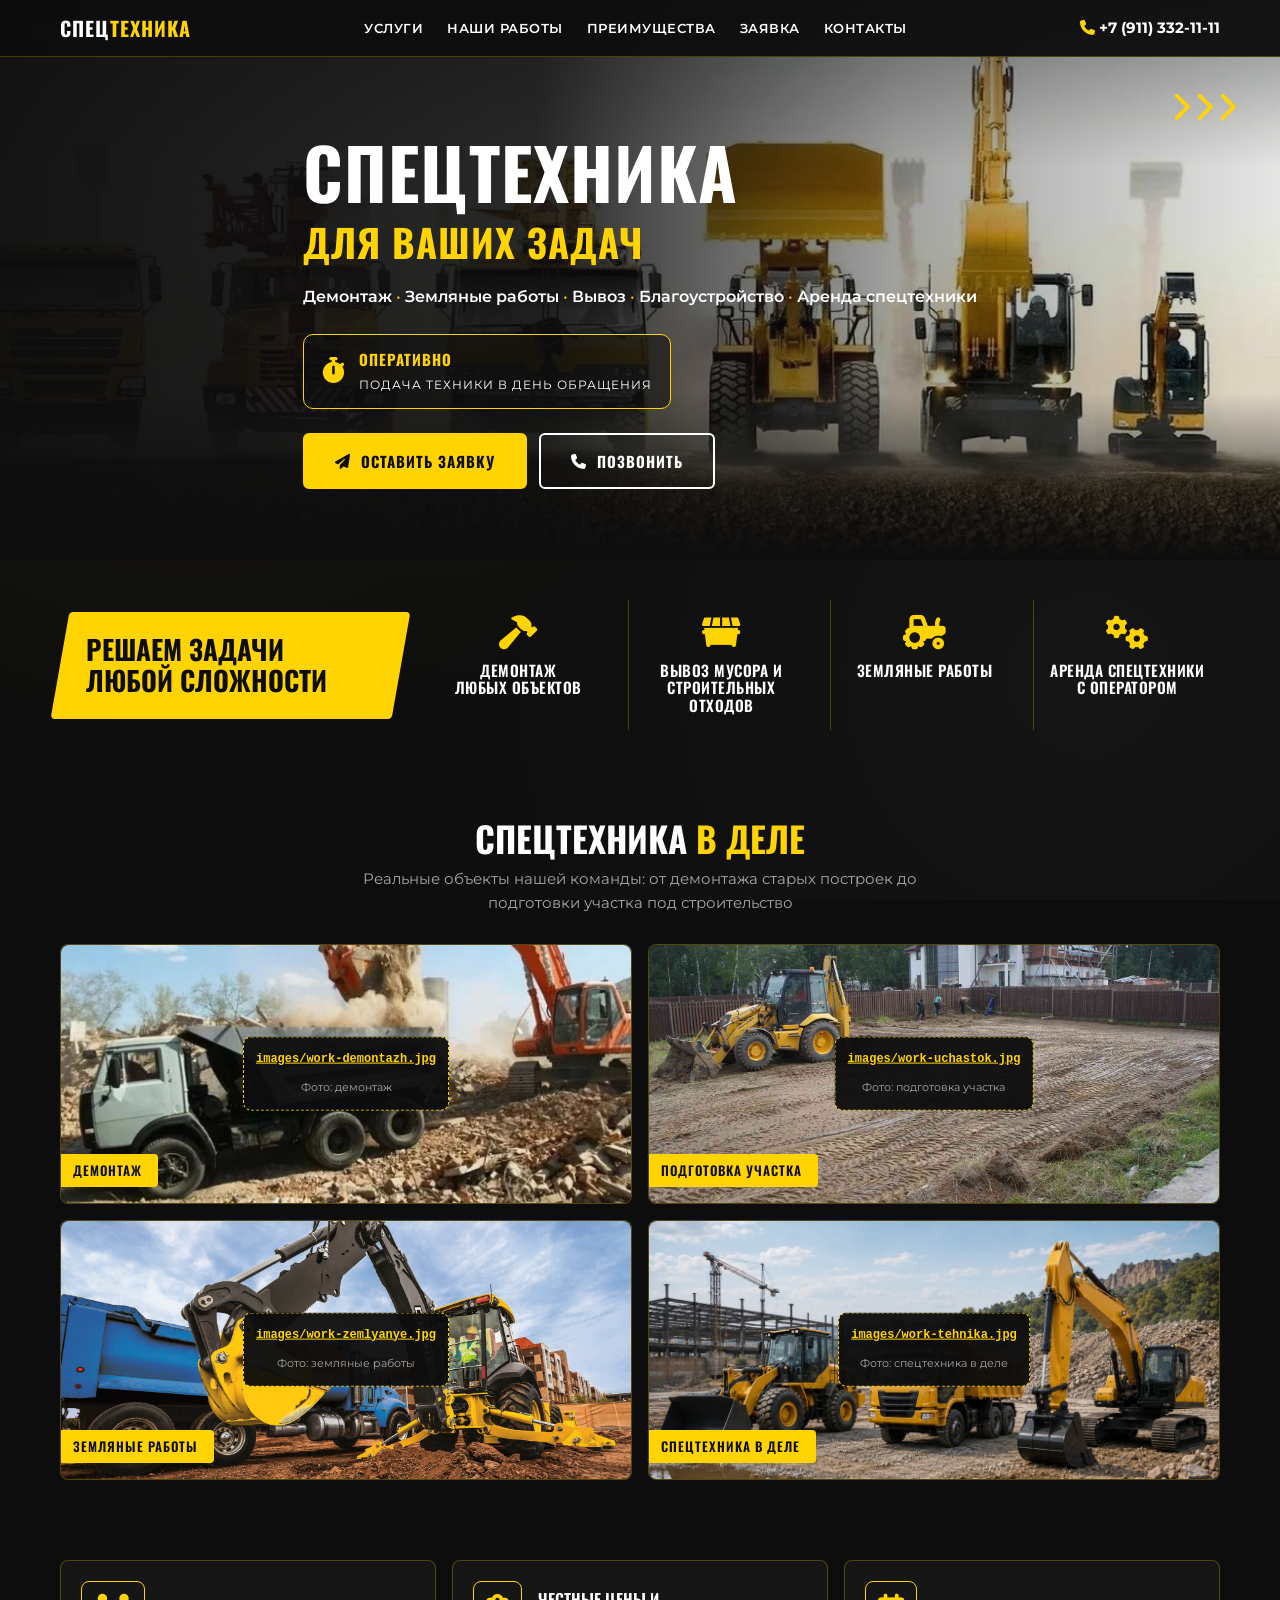
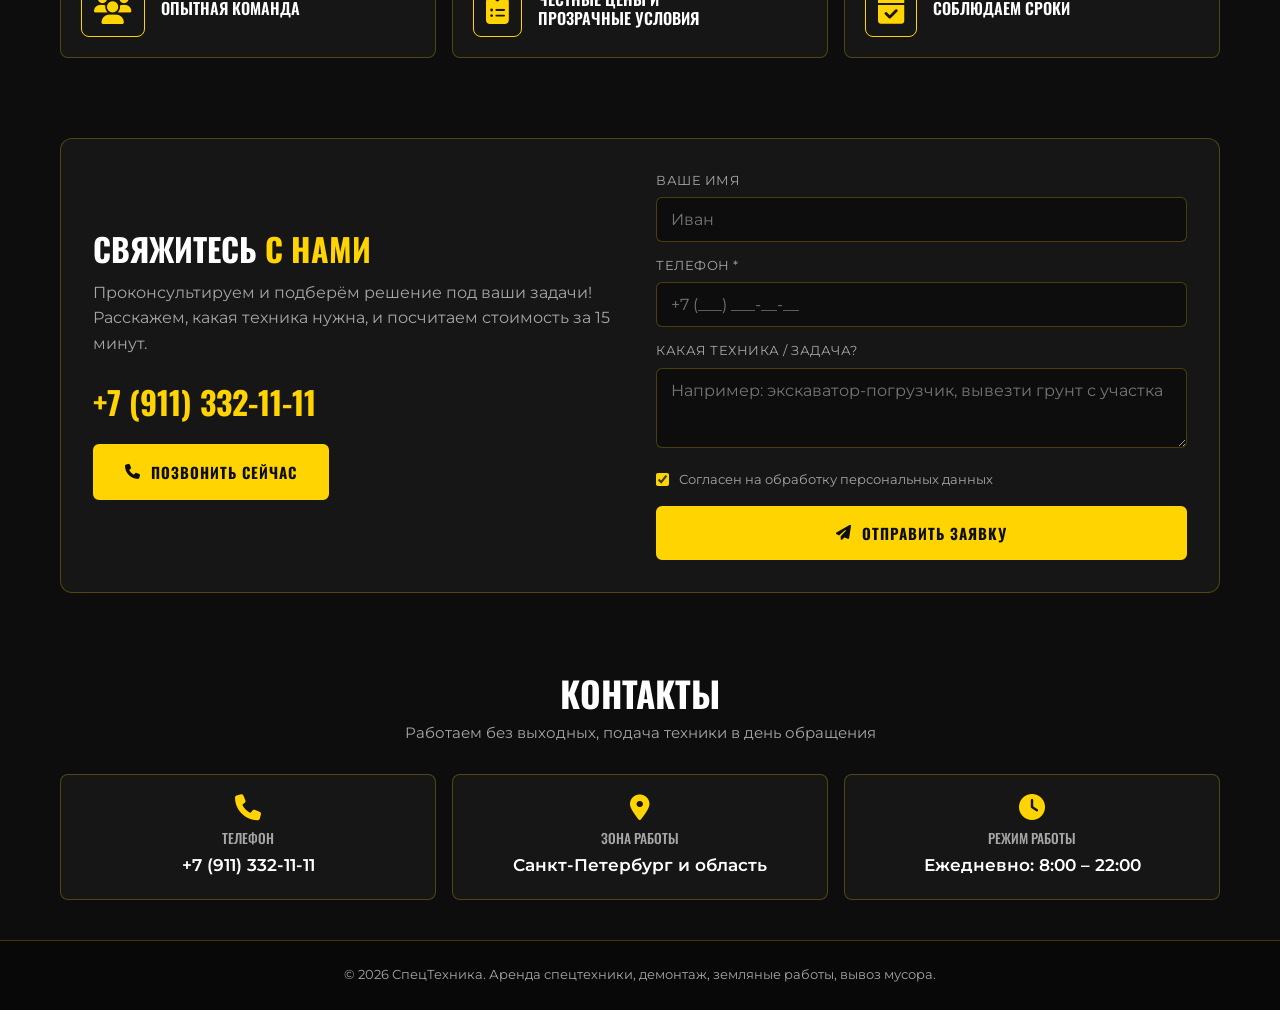
==== index.html @ 62976f8c "Update index.html" ====
<!DOCTYPE html>
<html lang="ru">
<head>
    <meta charset="UTF-8">
    <meta http-equiv="Content-Type" content="text/html; charset=UTF-8">
    <meta name="viewport" content="width=device-width, initial-scale=1.0, viewport-fit=cover">
    <meta name="google" content="notranslate">
    <meta http-equiv="Content-Language" content="ru">

    <title>Спецтехника и эвакуатор — демонтаж, земляные работы, вывоз мусора | Подача в день обращения</title>
    <meta name="description" content="Аренда спецтехники с оператором: эвакуатор с манипулятором, экскаватор-погрузчик. Демонтаж, земляные работы, вывоз мусора, благоустройство. Подача техники в день обращения.">
    <link rel="canonical" href="https://spectehnika-demo.ru/">

    <meta property="og:type" content="website">
    <meta property="og:title" content="Спецтехника для ваших задач — подача в день обращения">
    <meta property="og:description" content="Эвакуатор с манипулятором и экскаватор-погрузчик. Демонтаж, земляные работы, вывоз мусора.">
    <meta property="og:image" content="https://spectehnika-demo.ru/images/hero-evacuator.jpg">
    <meta name="twitter:card" content="summary_large_image">

    <link rel="icon" type="image/png" sizes="32x32" href="favicon-32x32.png">
    <link rel="apple-touch-icon" href="apple-touch-icon.png">
    <meta name="theme-color" content="#0D0D0D">

    <link href="https://fonts.googleapis.com/css2?family=Oswald:wght@500;600;700&family=Montserrat:wght@400;500;600;700&display=swap" rel="stylesheet">
    <link rel="stylesheet" href="https://cdnjs.cloudflare.com/ajax/libs/font-awesome/6.4.0/css/all.min.css">

    <style>
        :root {
            --bg-dark: #0D0D0D;
            --bg-card: #161616;
            --accent: #FFD400;
            --accent-dark: #E0BB00;
            --text-main: #FFFFFF;
            --text-muted: #A6A6A6;
            --border: rgba(255, 212, 0, 0.25);
        }
        * { margin: 0; padding: 0; box-sizing: border-box; }
        html { scroll-behavior: smooth; -webkit-text-size-adjust: 100%; }
        body { font-family: 'Montserrat', sans-serif; background: var(--bg-dark); color: var(--text-main); line-height: 1.6; overflow-x: hidden; }
        h1, h2, h3, h4 { font-family: 'Oswald', sans-serif; text-transform: uppercase; line-height: 1.15; text-wrap: balance; }
        a { color: inherit; text-decoration: none; transition: color 0.3s; }
        img { max-width: 100%; height: auto; display: block; }
        section { scroll-margin-top: 80px; padding: 40px 0; }
        .container { max-width: 1200px; margin: 0 auto; padding: 0 20px; }

        /* Фон: текстура + виньетка */
        .bg-fixed { position: fixed; inset: 0; z-index: -2; background: var(--bg-dark); }
        .bg-fixed::before {
            content: ''; position: absolute; inset: 0;
            background: url('images/bg-texture.jpg') center/cover;
            opacity: 0.12; filter: blur(3px);
        }
        .bg-fixed::after {
            content: ''; position: absolute; inset: 0;
            background: radial-gradient(circle at 15% 20%, rgba(255, 212, 0, 0.07) 0%, transparent 45%),
                        radial-gradient(circle at 85% 75%, rgba(22, 22, 22, 0.9) 0%, transparent 55%);
        }

        /* Заглушки фото */
        .img-wrapper { position: relative; background: var(--bg-card); overflow: visible; border-radius: 8px; border: 1px solid var(--border); }
        .placeholder-label {
            position: absolute; top: 50%; left: 50%; transform: translate(-50%, -50%);
            z-index: 3; text-align: center; padding: 12px;
            background: rgba(13, 13, 13, 0.95); border: 1px dashed var(--accent);
            border-radius: 8px; max-width: 90%;
        }
        .placeholder-label strong {
            display: block; font-family: monospace; font-size: 12px; color: var(--accent);
            margin-bottom: 4px; cursor: pointer; text-decoration: underline; word-break: break-all;
        }
        .placeholder-label span { font-size: 11px; color: var(--text-muted); }
        .img-wrapper img { position: absolute; inset: 0; width: 100%; height: 100%; object-fit: cover; z-index: 2; border-radius: 8px; cursor: zoom-in; }
        .img-wrapper img:not([src]) { display: none; }

        /* Навигация */
        nav { position: fixed; top: 0; width: 100%; z-index: 1000; background: rgba(13, 13, 13, 0.95); backdrop-filter: blur(10px); border-bottom: 1px solid var(--border); padding: 12px 0; }
        .nav-inner { max-width: 1200px; margin: 0 auto; padding: 0 20px; display: flex; justify-content: space-between; align-items: center; gap: 16px; }
        .logo { font-family: 'Oswald', sans-serif; font-size: 20px; font-weight: 700; text-transform: uppercase; letter-spacing: 1px; }
        .logo span { color: var(--accent); }
        .nav-links { display: flex; gap: 24px; list-style: none; }
        .nav-links a { font-size: 13px; font-weight: 600; text-transform: uppercase; letter-spacing: 0.5px; }
        .nav-links a:hover { color: var(--accent); }
        .nav-phone { font-weight: 700; font-size: 15px; white-space: nowrap; }
        .nav-phone:hover { color: var(--accent); }
        .burger { display: none; background: none; border: none; color: var(--accent); font-size: 24px; cursor: pointer; }

        /* Hero: фото техники фоном, текст по левому краю контейнера */
        .hero {
            position: relative; padding: 120px 0 60px; overflow: hidden;
            min-height: 560px; display: flex; align-items: center;
        }
        .hero::before {
            content: ''; position: absolute; inset: 0;
            background: url('images/hero-evacuator.jpg') right center / cover no-repeat;
            opacity: 0.95; z-index: -1;
        }
        .hero::after {
            content: ''; position: absolute; inset: 0;
            background:
                linear-gradient(90deg, rgba(13,13,13,0.97) 0%, rgba(13,13,13,0.88) 42%, rgba(13,13,13,0.35) 70%, rgba(13,13,13,0.05) 100%),
                linear-gradient(180deg, rgba(13,13,13,0.4) 0%, transparent 30%, transparent 70%, var(--bg-dark) 100%);
            z-index: -1;
        }
        .hero-content { max-width: 720px; position: relative; z-index: 2; text-align: left; }
        .hero h1 { font-size: clamp(2.4rem, 6.5vw, 4.4rem); font-weight: 700; letter-spacing: 1px; }
        .hero h1 span { display: block; color: var(--accent); font-size: clamp(1.5rem, 3.8vw, 2.4rem); margin-top: 8px; }
        .hero-services { margin: 20px 0 24px; color: var(--text-muted); font-size: 1rem; }
        .hero-services b { color: var(--text-main); font-weight: 600; }
        .hero-services .sep { color: var(--accent); margin: 0 4px; }
        .hero-badge {
            display: inline-flex; align-items: center; gap: 14px;
            border: 1px solid var(--accent); border-radius: 10px; padding: 12px 18px;
            margin-bottom: 24px; background: rgba(13, 13, 13, 0.55);
        }
        .hero-badge i { font-size: 26px; color: var(--accent); }
        .hero-badge strong { display: block; font-family: 'Oswald', sans-serif; text-transform: uppercase; color: var(--accent); font-size: 15px; letter-spacing: 1px; }
        .hero-badge span { font-size: 12px; text-transform: uppercase; letter-spacing: 1px; color: var(--text-main); }
        .hero-arrows {
            position: absolute; top: 92px; right: 44px; z-index: 2;
            display: flex; gap: 4px; color: var(--accent); font-size: 30px;
        }
        .btn {
            display: inline-flex; align-items: center; justify-content: center; gap: 10px;
            padding: 14px 30px; background: var(--accent); color: #0D0D0D;
            font-family: 'Oswald', sans-serif; font-weight: 700; font-size: 15px;
            text-transform: uppercase; letter-spacing: 1px; border: 2px solid var(--accent);
            border-radius: 6px; cursor: pointer; transition: all 0.3s;
        }
        .btn:hover { background: transparent; color: var(--accent); }
        .btn-outline { background: transparent; color: var(--text-main); border-color: var(--text-main); }
        .btn-outline:hover { background: var(--text-main); color: #0D0D0D; }
        .hero-actions { display: flex; gap: 12px; flex-wrap: wrap; }

        /* Услуги */
        .services-head { display: grid; grid-template-columns: 0.9fr 2.1fr; gap: 24px; align-items: center; margin-bottom: 8px; }
        .skew-box {
            background: var(--accent); color: #0D0D0D; transform: skew(-10deg);
            padding: 22px 26px; border-radius: 4px;
        }
        .skew-box > div { transform: skew(10deg); }
        .skew-box h2 { font-size: clamp(1.2rem, 2.6vw, 1.7rem); font-weight: 700; }
        .services-grid { display: grid; grid-template-columns: repeat(4, 1fr); gap: 16px; }
        .service-item { text-align: center; padding: 16px 8px; border-left: 1px solid var(--border); }
        .service-item:first-child { border-left: none; }
        .service-item i { font-size: 34px; color: var(--accent); margin-bottom: 12px; }
        .service-item h3 { font-size: 0.95rem; font-weight: 600; letter-spacing: 0.5px; }

        /* Галерея */
        .section-title { font-size: clamp(1.5rem, 3.5vw, 2.2rem); text-align: center; margin-bottom: 8px; }
        .section-title span { color: var(--accent); }
        .section-sub { text-align: center; color: var(--text-muted); max-width: 640px; margin: 0 auto 28px; font-size: 0.95rem; }
        .gallery-grid { display: grid; grid-template-columns: 1fr 1fr; gap: 16px; }
        .gallery-item { height: 260px; }
        .gallery-tag {
            position: absolute; left: 0; bottom: 16px; z-index: 4;
            background: var(--accent); color: #0D0D0D;
            font-family: 'Oswald', sans-serif; font-weight: 600; font-size: 13px;
            text-transform: uppercase; letter-spacing: 1px;
            padding: 6px 16px 6px 12px; border-radius: 0 4px 4px 0;
        }

        /* Преимущества */
        .why-grid { display: grid; grid-template-columns: repeat(3, 1fr); gap: 16px; }
        .why-item {
            display: flex; align-items: center; gap: 16px;
            background: var(--bg-card); border: 1px solid var(--border);
            border-radius: 8px; padding: 20px;
        }
        .why-item i {
            font-size: 30px; color: var(--accent);
            border: 1px solid var(--accent); border-radius: 8px; padding: 12px; flex-shrink: 0;
        }
        .why-item h3 { font-size: 1rem; font-weight: 600; }

        /* Заявка */
        .order-box {
            background: var(--bg-card); border: 1px solid var(--border); border-radius: 12px;
            padding: 32px; display: grid; grid-template-columns: 1fr 1fr; gap: 32px; align-items: center;
        }
        .order-text h2 { font-size: clamp(1.4rem, 3vw, 2rem); margin-bottom: 12px; }
        .order-text h2 span { color: var(--accent); }
        .order-text p { color: var(--text-muted); margin-bottom: 20px; }
        .order-phone { font-family: 'Oswald', sans-serif; font-size: clamp(1.4rem, 3vw, 2rem); font-weight: 700; color: var(--accent); display: inline-block; margin-bottom: 16px; }
        .form-group { margin-bottom: 14px; }
        .form-group label { display: block; font-size: 0.8rem; color: var(--text-muted); margin-bottom: 6px; text-transform: uppercase; letter-spacing: 0.5px; }
        .form-group input, .form-group textarea {
            width: 100%; padding: 12px 14px; background: var(--bg-dark);
            border: 1px solid var(--border); border-radius: 6px;
            color: var(--text-main); font-family: inherit; font-size: 16px;
        }
        .form-group input:focus, .form-group textarea:focus { outline: none; border-color: var(--accent); }
        .form-group textarea { resize: vertical; min-height: 80px; }
        .checkbox-group { display: flex; align-items: flex-start; gap: 10px; font-size: 0.8rem; color: var(--text-muted); margin: 12px 0 16px; }
        .checkbox-group input { margin-top: 3px; accent-color: var(--accent); }
        .form-status { margin-top: 12px; font-size: 0.9rem; text-align: center; display: none; padding: 10px; border-radius: 6px; }
        .form-status.success { color: #7ED957; background: rgba(126, 217, 87, 0.1); display: block; }
        .form-status.error { color: #FF6B6B; background: rgba(255, 107, 107, 0.1); display: block; }

        /* Контакты */
        .contacts-grid { display: grid; grid-template-columns: repeat(3, 1fr); gap: 16px; }
        .contact-card { background: var(--bg-card); border: 1px solid var(--border); border-radius: 8px; padding: 20px; text-align: center; }
        .contact-card i { font-size: 26px; color: var(--accent); margin-bottom: 10px; }
        .contact-card h4 { font-size: 0.85rem; color: var(--text-muted); margin-bottom: 6px; font-weight: 500; }
        .contact-card a, .contact-card p { font-size: 1.05rem; font-weight: 600; }

        /* Footer */
        footer { background: #080808; border-top: 1px solid var(--border); padding: 24px 0; text-align: center; }
        footer p { font-size: 0.8rem; color: var(--text-muted); }

        /* Плавающая CTA */
        .float-cta {
            display: none; position: fixed; left: 0; right: 0; bottom: 0; z-index: 999;
            background: rgba(13, 13, 13, 0.97); border-top: 1px solid var(--accent);
            padding: 10px 16px; gap: 10px;
        }
        .float-cta .btn { flex: 1; padding: 12px 10px; font-size: 13px; }

        /* Лайтбокс */
        .lightbox {
            display: none; position: fixed; inset: 0; z-index: 2000;
            background: rgba(0, 0, 0, 0.92); align-items: center; justify-content: center; padding: 20px;
        }
        .lightbox.active { display: flex; }
        .lightbox img { max-width: 92vw; max-height: 88vh; border-radius: 8px; }
        .lightbox-close {
            position: absolute; top: 16px; right: 20px; background: none; border: none;
            color: #fff; font-size: 32px; cursor: pointer;
        }

        /* Адаптив */
        @media (max-width: 960px) {
            .services-head { grid-template-columns: 1fr; }
            .services-grid { grid-template-columns: repeat(2, 1fr); }
            .service-item { border-left: none; border-top: 1px solid var(--border); padding-top: 14px; }
            .order-box { grid-template-columns: 1fr; }
            .hero-arrows { top: 84px; right: 24px; font-size: 24px; }
        }
        @media (max-width: 640px) {
            .nav-links {
                display: none; position: absolute; top: 100%; left: 0; right: 0;
                background: var(--bg-card); flex-direction: column; padding: 16px 20px; gap: 12px;
                border-bottom: 1px solid var(--border);
            }
            .nav-links.active { display: flex; }
            .nav-phone { display: none; }
            .burger { display: block; }
            .why-grid, .contacts-grid { grid-template-columns: 1fr; }
            .gallery-grid { grid-template-columns: 1fr; }
            .gallery-item { height: 220px; }
            .float-cta { display: flex; }
            body { padding-bottom: 64px; }
            section { padding: 32px 0; }
            .hero { min-height: auto; padding: 100px 0 44px; }
            .hero::before { background-position: center 35%; opacity: 0.45; }
            .hero::after {
                background: linear-gradient(180deg, rgba(13,13,13,0.88) 0%, rgba(13,13,13,0.82) 60%, var(--bg-dark) 100%);
            }
            .hero-arrows { display: none; }
        }
        @media (max-width: 480px) {
            .services-grid { grid-template-columns: 1fr; }
            .hero { padding: 96px 0 36px; }
            .order-box { padding: 22px; }
        }
        @media (max-width: 360px) {
            .hero h1 { font-size: 1.9rem; }
            .btn { padding: 12px 20px; font-size: 13px; }
        }
        @media (hover: none) {
            .btn:active { transform: scale(0.98); }
            .gallery-item img { cursor: default; }
        }
    </style>
</head>
<body>
    <div class="bg-fixed"></div>

    <nav>
        <div class="nav-inner">
            <a href="#home" class="logo">Спец<span>Техника</span></a>
            <button class="burger" aria-label="Открыть меню" onclick="document.querySelector('.nav-links').classList.toggle('active')">
                <i class="fas fa-bars"></i>
            </button>
            <ul class="nav-links">
                <li><a href="#services">Услуги</a></li>
                <li><a href="#works">Наши работы</a></li>
                <li><a href="#why">Преимущества</a></li>
                <li><a href="#order">Заявка</a></li>
                <li><a href="#contacts">Контакты</a></li>
            </ul>
            <a href="tel:+79113321111" class="nav-phone"><i class="fas fa-phone" style="color: var(--accent);"></i> +7 (911) 332-11-11</a>
        </div>
    </nav>

    <header class="hero" id="home">
        <div class="hero-arrows" aria-hidden="true">
            <i class="fas fa-chevron-right"></i><i class="fas fa-chevron-right"></i><i class="fas fa-chevron-right"></i>
        </div>
        <div class="container">
            <div class="hero-content">
                <h1>Спецтехника <span>для ваших задач</span></h1>
                <p class="hero-services">
                    <b>Демонтаж</b><span class="sep">•</span><b>Земляные работы</b><span class="sep">•</span><b>Вывоз</b><span class="sep">•</span><b>Благоустройство</b><span class="sep">•</span><b>Аренда спецтехники</b>
                </p>
                <div class="hero-badge">
                    <i class="fas fa-stopwatch"></i>
                    <div>
                        <strong>Оперативно</strong>
                        <span>Подача техники в день обращения</span>
                    </div>
                </div>
                <div class="hero-actions">
                    <a href="#order" class="btn"><i class="fas fa-paper-plane"></i> Оставить заявку</a>
                    <a href="tel:+79113321111" class="btn btn-outline"><i class="fas fa-phone"></i> Позвонить</a>
                </div>
            </div>
        </div>
    </header>

    <section id="services">
        <div class="container">
            <div class="services-head">
                <div class="skew-box">
                    <div><h2>Решаем задачи любой сложности</h2></div>
                </div>
                <div class="services-grid">
                    <div class="service-item">
                        <i class="fas fa-hammer"></i>
                        <h3>Демонтаж любых объектов</h3>
                    </div>
                    <div class="service-item">
                        <i class="fas fa-dumpster"></i>
                        <h3>Вывоз мусора и строительных отходов</h3>
                    </div>
                    <div class="service-item">
                        <i class="fas fa-tractor"></i>
                        <h3>Земляные работы</h3>
                    </div>
                    <div class="service-item">
                        <i class="fas fa-gears"></i>
                        <h3>Аренда спецтехники с оператором</h3>
                    </div>
                </div>
            </div>
        </div>
    </section>

    <section id="works">
        <div class="container">
            <h2 class="section-title">Спецтехника <span>в деле</span></h2>
            <p class="section-sub">Реальные объекты нашей команды: от демонтажа старых построек до подготовки участка под строительство</p>
            <div class="gallery-grid">
                <div class="img-wrapper gallery-item">
                    <div class="placeholder-label">
                        <strong data-copy="images/work-demontazh.jpg">images/work-demontazh.jpg</strong>
                        <span>Фото: демонтаж</span>
                    </div>
                    <img src="images/work-demontazh.jpg" onerror="this.style.display='none'" alt="Демонтаж объекта экскаватором">
                    <div class="gallery-tag">Демонтаж</div>
                </div>
                <div class="img-wrapper gallery-item">
                    <div class="placeholder-label">
                        <strong data-copy="images/work-uchastok.jpg">images/work-uchastok.jpg</strong>
                        <span>Фото: подготовка участка</span>
                    </div>
                    <img src="images/work-uchastok.jpg" onerror="this.style.display='none'" alt="Подготовка участка, вывоз мусора в мешках">
                    <div class="gallery-tag">Подготовка участка</div>
                </div>
                <div class="img-wrapper gallery-item">
                    <div class="placeholder-label">
                        <strong data-copy="images/work-zemlyanye.jpg">images/work-zemlyanye.jpg</strong>
                        <span>Фото: земляные работы</span>
                    </div>
                    <img src="images/work-zemlyanye.jpg" onerror="this.style.display='none'" alt="Земляные работы экскаватором-погрузчиком">
                    <div class="gallery-tag">Земляные работы</div>
                </div>
                <div class="img-wrapper gallery-item">
                    <div class="placeholder-label">
                        <strong data-copy="images/work-tehnika.jpg">images/work-tehnika.jpg</strong>
                        <span>Фото: спецтехника в деле</span>
                    </div>
                    <img src="images/work-tehnika.jpg" onerror="this.style.display='none'" alt="Экскаватор-погрузчик за работой зимой">
                    <div class="gallery-tag">Спецтехника в деле</div>
                </div>
            </div>
        </div>
    </section>

    <section id="why">
        <div class="container">
            <div class="why-grid">
                <div class="why-item">
                    <i class="fas fa-users"></i>
                    <h3>Опытная команда</h3>
                </div>
                <div class="why-item">
                    <i class="fas fa-clipboard-list"></i>
                    <h3>Честные цены и прозрачные условия</h3>
                </div>
                <div class="why-item">
                    <i class="fas fa-calendar-check"></i>
                    <h3>Соблюдаем сроки</h3>
                </div>
            </div>
        </div>
    </section>

    <section id="order">
        <div class="container">
            <div class="order-box">
                <div class="order-text">
                    <h2>Свяжитесь <span>с нами</span></h2>
                    <p>Проконсультируем и подберём решение под ваши задачи! Расскажем, какая техника нужна, и посчитаем стоимость за 15 минут.</p>
                    <a href="tel:+79113321111" class="order-phone">+7 (911) 332-11-11</a>
                    <div>
                        <a href="tel:+79113321111" class="btn"><i class="fas fa-phone"></i> Позвонить сейчас</a>
                    </div>
                </div>
                <form id="lead-form" action="https://formspree.io/f/YOUR_FORM_ID" method="POST">
                    <div class="form-group">
                        <label for="name">Ваше имя</label>
                        <input type="text" id="name" name="name" required placeholder="Иван" autocomplete="name">
                    </div>
                    <div class="form-group">
                        <label for="phone">Телефон *</label>
                        <input type="tel" id="phone" name="phone" required placeholder="+7 (___) ___-__-__" inputmode="tel" autocomplete="tel">
                    </div>
                    <div class="form-group">
                        <label for="task">Какая техника / задача?</label>
                        <textarea id="task" name="task" placeholder="Например: экскаватор-погрузчик, вывезти грунт с участка"></textarea>
                    </div>
                    <label class="checkbox-group">
                        <input type="checkbox" required checked>
                        <span>Согласен на обработку персональных данных</span>
                    </label>
                    <button type="submit" class="btn" style="width: 100%;"><i class="fas fa-paper-plane"></i> Отправить заявку</button>
                    <div class="form-status"></div>
                </form>
            </div>
        </div>
    </section>

    <section id="contacts">
        <div class="container">
            <h2 class="section-title">Контакты</h2>
            <p class="section-sub">Работаем без выходных, подача техники в день обращения</p>
            <div class="contacts-grid">
                <div class="contact-card">
                    <i class="fas fa-phone"></i>
                    <h4>Телефон</h4>
                    <a href="tel:+79113321111">+7 (911) 332-11-11</a>
                </div>
                <div class="contact-card">
                    <i class="fas fa-location-dot"></i>
                    <h4>Зона работы</h4>
                    <p>Санкт-Петербург и область</p>
                </div>
                <div class="contact-card">
                    <i class="fas fa-clock"></i>
                    <h4>Режим работы</h4>
                    <p>Ежедневно: 8:00 – 22:00</p>
                </div>
            </div>
        </div>
    </section>

    <footer>
        <div class="container">
            <p>© 2026 СпецТехника. Аренда спецтехники, демонтаж, земляные работы, вывоз мусора.</p>
        </div>
    </footer>

    <div class="float-cta">
        <a href="tel:+79113321111" class="btn"><i class="fas fa-phone"></i> Позвонить</a>
        <a href="#order" class="btn btn-outline"><i class="fas fa-paper-plane"></i> Заявка</a>
    </div>

    <div class="lightbox" id="lightbox" role="dialog" aria-label="Просмотр фото">
        <button class="lightbox-close" aria-label="Закрыть просмотр">&times;</button>
        <img src="" alt="Фото работ">
    </div>

    <script type="application/ld+json">
    {
      "@context": "https://schema.org",
      "@type": "LocalBusiness",
      "name": "СпецТехника",
      "description": "Аренда спецтехники с оператором: эвакуатор с манипулятором, экскаватор-погрузчик. Демонтаж, земляные работы, вывоз мусора.",
      "telephone": "+7-911-332-11-11",
      "areaServed": "Санкт-Петербург и Ленинградская область",
      "openingHours": "Mo-Su 08:00-22:00"
    }
    </script>

    <script>
        document.querySelectorAll('[data-copy]').forEach(el => {
            el.addEventListener('click', (e) => {
                e.stopPropagation();
                const fileName = e.target.getAttribute('data-copy').split('/').pop();
                navigator.clipboard.writeText(fileName).then(() => {
                    const original = e.target.textContent;
                    e.target.textContent = 'Скопировано: ' + fileName;
                    setTimeout(() => e.target.textContent = original, 1500);
                });
            });
        });

        document.querySelectorAll('.nav-links a').forEach(a => {
            a.addEventListener('click', () => document.querySelector('.nav-links').classList.remove('active'));
        });

        const phoneInput = document.getElementById('phone');
        phoneInput.addEventListener('input', (e) => {
            let digits = e.target.value.replace(/\D/g, '');
            if (digits.startsWith('8')) digits = '7' + digits.slice(1);
            if (!digits.startsWith('7')) digits = '7' + digits;
            digits = digits.slice(0, 11);
            let result = '+7';
            if (digits.length > 1) result += ' (' + digits.slice(1, 4);
            if (digits.length >= 4) result += ') ' + digits.slice(4, 7);
            if (digits.length >= 7) result += '-' + digits.slice(7, 9);
            if (digits.length >= 9) result += '-' + digits.slice(9, 11);
            e.target.value = result;
        });

        const lightbox = document.getElementById('lightbox');
        const lightboxImg = lightbox.querySelector('img');
        document.querySelectorAll('.gallery-item img').forEach(img => {
            img.addEventListener('click', () => {
                lightboxImg.src = img.src;
                lightbox.classList.add('active');
            });
        });
        const closeLightbox = () => { lightbox.classList.remove('active'); lightboxImg.src = ''; };
        lightbox.querySelector('.lightbox-close').addEventListener('click', closeLightbox);
        lightbox.addEventListener('click', (e) => { if (e.target === lightbox) closeLightbox(); });

        document.addEventListener('keydown', (e) => {
            if (e.key === 'Escape') {
                closeLightbox();
                document.querySelector('.nav-links').classList.remove('active');
            }
        });

        const form = document.getElementById('lead-form');
        form.addEventListener('submit', async (e) => {
            e.preventDefault();
            const statusEl = form.querySelector('.form-status');
            const submitBtn = form.querySelector('button[type="submit"]');
            submitBtn.disabled = true;
            submitBtn.innerHTML = '<i class="fas fa-spinner fa-spin"></i> Отправка...';
            statusEl.className = 'form-status';
            try {
                const response = await fetch(form.action, {
                    method: 'POST',
                    headers: { 'Accept': 'application/json' },
                    body: new FormData(form)
                });
                if (response.ok) {
                    statusEl.textContent = '✓ Заявка отправлена! Перезвоним в течение 15 минут.';
                    statusEl.className = 'form-status success';
                    form.reset();
                } else {
                    throw new Error('Ошибка отправки');
                }
            } catch (error) {
                statusEl.textContent = 'Не удалось отправить. Позвоните нам: +7 (911) 332-11-11';
                statusEl.className = 'form-status error';
            } finally {
                submitBtn.disabled = false;
                submitBtn.innerHTML = '<i class="fas fa-paper-plane"></i> Отправить заявку';
            }
        });
    </script>
</body>
</html>
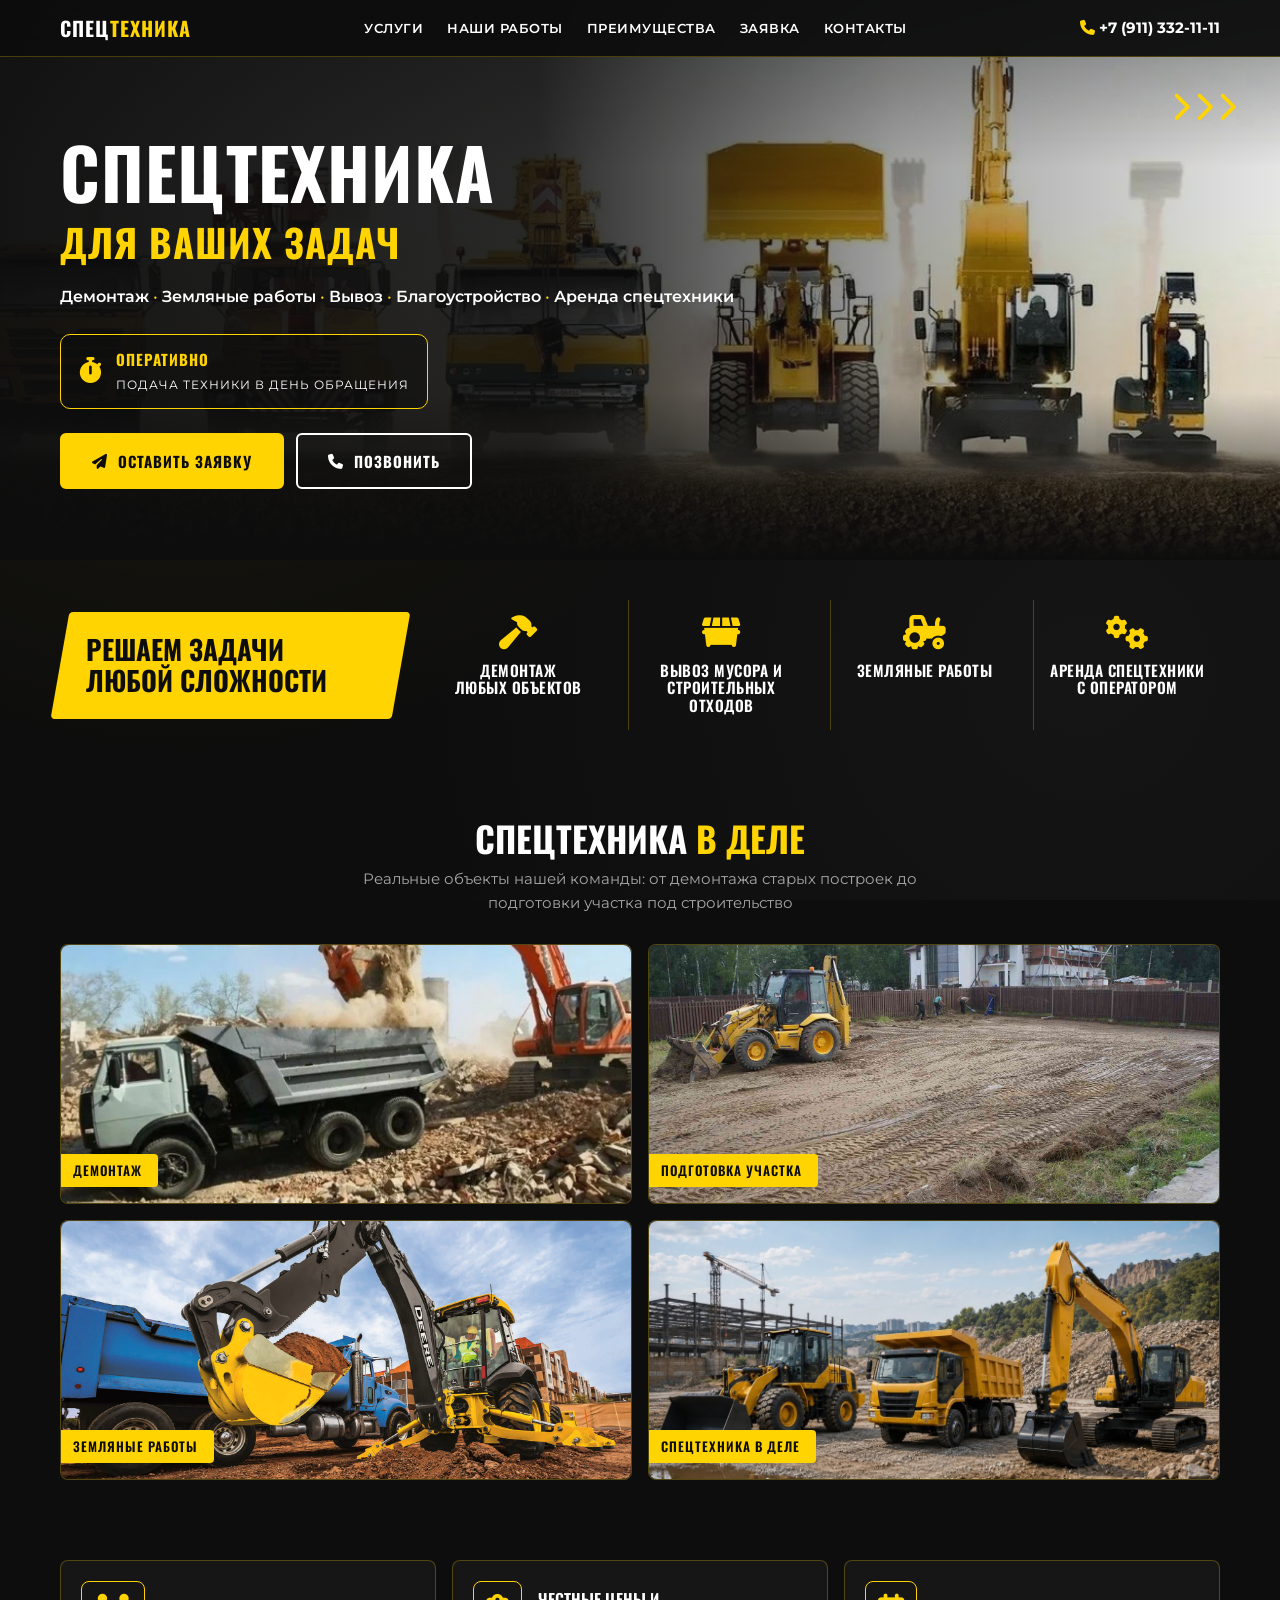
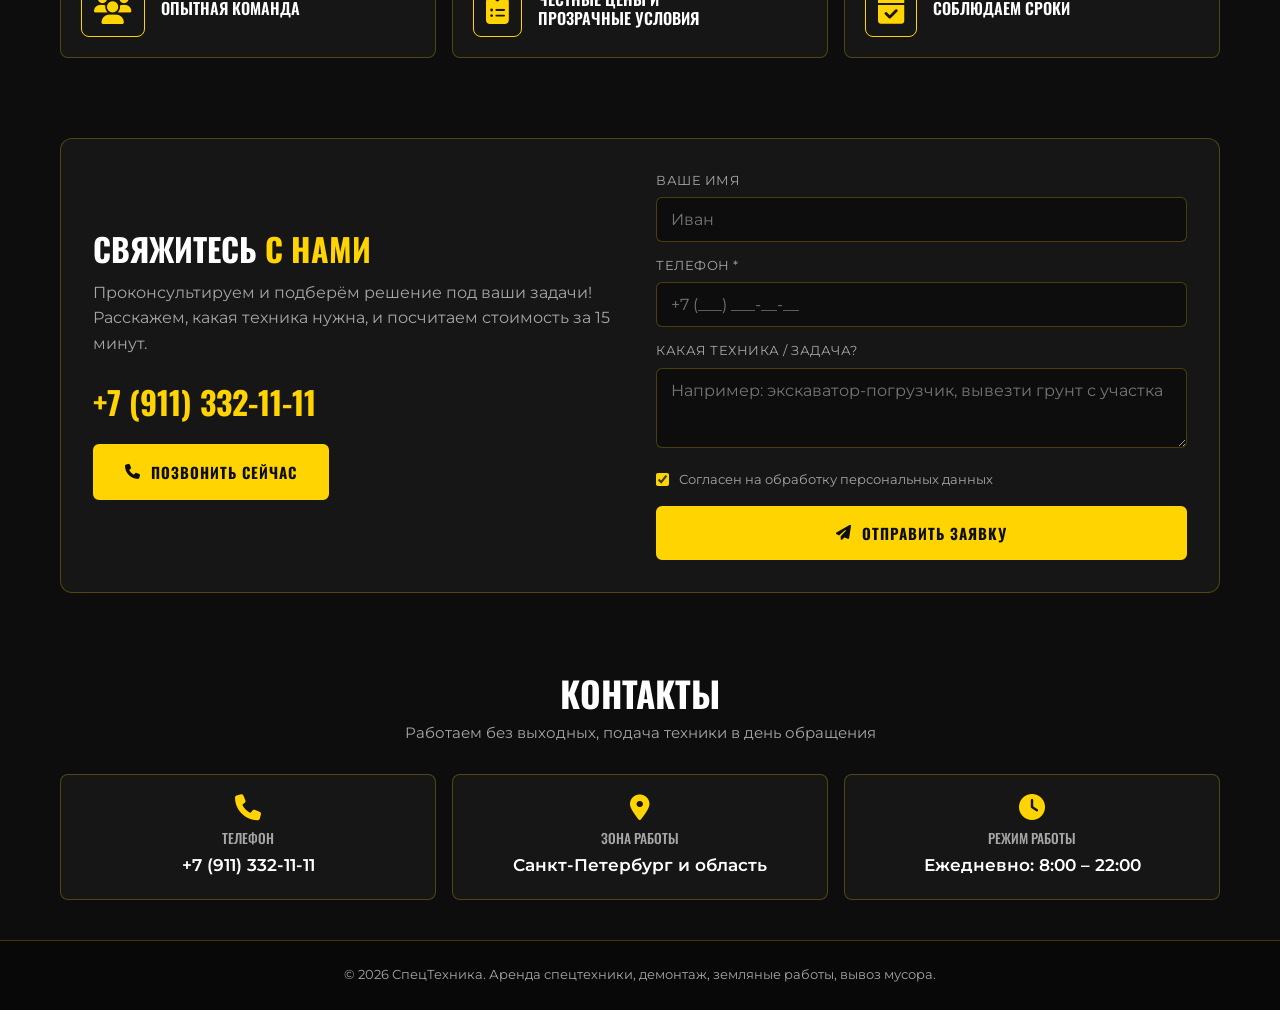
==== commit 0e2c04c0: "Update index.html" ====
--- a/index.html
+++ b/index.html
@@ -41,7 +41,14 @@
         a { color: inherit; text-decoration: none; transition: color 0.3s; }
         img { max-width: 100%; height: auto; display: block; }
         section { scroll-margin-top: 80px; padding: 40px 0; }
-        .container { max-width: 1200px; margin: 0 auto; padding: 0 20px; }
+        
+        /* Единый контейнер для идеального выравнивания всех блоков */
+        .container { 
+            max-width: 1200px; 
+            margin: 0 auto; 
+            padding: 0 20px; 
+            width: 100%; 
+        }
 
         /* Фон: текстура + виньетка */
         .bg-fixed { position: fixed; inset: 0; z-index: -2; background: var(--bg-dark); }
@@ -62,15 +69,17 @@
             position: absolute; top: 50%; left: 50%; transform: translate(-50%, -50%);
             z-index: 3; text-align: center; padding: 12px;
             background: rgba(13, 13, 13, 0.95); border: 1px dashed var(--accent);
-            border-radius: 8px; max-width: 90%;
+            border-radius: 8px; max-width: 90%; transition: opacity 0.3s;
         }
         .placeholder-label strong {
             display: block; font-family: monospace; font-size: 12px; color: var(--accent);
             margin-bottom: 4px; cursor: pointer; text-decoration: underline; word-break: break-all;
         }
         .placeholder-label span { font-size: 11px; color: var(--text-muted); }
-        .img-wrapper img { position: absolute; inset: 0; width: 100%; height: 100%; object-fit: cover; z-index: 2; border-radius: 8px; cursor: zoom-in; }
-        .img-wrapper img:not([src]) { display: none; }
+        .img-wrapper img { 
+            position: absolute; inset: 0; width: 100%; height: 100%; object-fit: cover; 
+            z-index: 2; border-radius: 8px; cursor: zoom-in; 
+        }
 
         /* Навигация */
         nav { position: fixed; top: 0; width: 100%; z-index: 1000; background: rgba(13, 13, 13, 0.95); backdrop-filter: blur(10px); border-bottom: 1px solid var(--border); padding: 12px 0; }
@@ -84,7 +93,7 @@
         .nav-phone:hover { color: var(--accent); }
         .burger { display: none; background: none; border: none; color: var(--accent); font-size: 24px; cursor: pointer; }
 
-        /* Hero: фото техники фоном, текст по левому краю контейнера */
+        /* Hero */
         .hero {
             position: relative; padding: 120px 0 60px; overflow: hidden;
             min-height: 560px; display: flex; align-items: center;
@@ -101,7 +110,12 @@
                 linear-gradient(180deg, rgba(13,13,13,0.4) 0%, transparent 30%, transparent 70%, var(--bg-dark) 100%);
             z-index: -1;
         }
-        .hero-content { max-width: 720px; position: relative; z-index: 2; text-align: left; }
+        .hero-content { 
+            max-width: 720px; 
+            position: relative; 
+            z-index: 2; 
+            text-align: left; /* Явное выравнивание по левому краю контейнера */
+        }
         .hero h1 { font-size: clamp(2.4rem, 6.5vw, 4.4rem); font-weight: 700; letter-spacing: 1px; }
         .hero h1 span { display: block; color: var(--accent); font-size: clamp(1.5rem, 3.8vw, 2.4rem); margin-top: 8px; }
         .hero-services { margin: 20px 0 24px; color: var(--text-muted); font-size: 1rem; }
@@ -355,7 +369,7 @@
                         <strong data-copy="images/work-demontazh.jpg">images/work-demontazh.jpg</strong>
                         <span>Фото: демонтаж</span>
                     </div>
-                    <img src="images/work-demontazh.jpg" onerror="this.style.display='none'" alt="Демонтаж объекта экскаватором">
+                    <img src="images/work-demontazh.jpg" alt="Демонтаж объекта экскаватором">
                     <div class="gallery-tag">Демонтаж</div>
                 </div>
                 <div class="img-wrapper gallery-item">
@@ -363,7 +377,7 @@
                         <strong data-copy="images/work-uchastok.jpg">images/work-uchastok.jpg</strong>
                         <span>Фото: подготовка участка</span>
                     </div>
-                    <img src="images/work-uchastok.jpg" onerror="this.style.display='none'" alt="Подготовка участка, вывоз мусора в мешках">
+                    <img src="images/work-uchastok.jpg" alt="Подготовка участка, вывоз мусора в мешках">
                     <div class="gallery-tag">Подготовка участка</div>
                 </div>
                 <div class="img-wrapper gallery-item">
@@ -371,7 +385,7 @@
                         <strong data-copy="images/work-zemlyanye.jpg">images/work-zemlyanye.jpg</strong>
                         <span>Фото: земляные работы</span>
                     </div>
-                    <img src="images/work-zemlyanye.jpg" onerror="this.style.display='none'" alt="Земляные работы экскаватором-погрузчиком">
+                    <img src="images/work-zemlyanye.jpg" alt="Земляные работы экскаватором-погрузчиком">
                     <div class="gallery-tag">Земляные работы</div>
                 </div>
                 <div class="img-wrapper gallery-item">
@@ -379,7 +393,7 @@
                         <strong data-copy="images/work-tehnika.jpg">images/work-tehnika.jpg</strong>
                         <span>Фото: спецтехника в деле</span>
                     </div>
-                    <img src="images/work-tehnika.jpg" onerror="this.style.display='none'" alt="Экскаватор-погрузчик за работой зимой">
+                    <img src="images/work-tehnika.jpg" alt="Экскаватор-погрузчик за работой зимой">
                     <div class="gallery-tag">Спецтехника в деле</div>
                 </div>
             </div>
@@ -493,6 +507,23 @@
     </script>
 
     <script>
+        // 1. Умное управление заглушками: скрывает их, когда картинка загружена
+        document.querySelectorAll('.img-wrapper img').forEach(img => {
+            if (img.complete && img.naturalHeight !== 0) {
+                const placeholder = img.parentElement.querySelector('.placeholder-label');
+                if (placeholder) placeholder.style.display = 'none';
+            } else {
+                img.addEventListener('load', function() {
+                    const placeholder = this.parentElement.querySelector('.placeholder-label');
+                    if (placeholder) placeholder.style.display = 'none';
+                });
+                img.addEventListener('error', function() {
+                    console.warn('⚠️ Не удалось загрузить изображение:', this.src, '. Проверь регистр букв в имени файла (GitHub чувствителен к регистру!) и путь к папке images.');
+                });
+            }
+        });
+
+        // 2. Копирование имени файла из заглушки
         document.querySelectorAll('[data-copy]').forEach(el => {
             el.addEventListener('click', (e) => {
                 e.stopPropagation();
@@ -505,10 +536,12 @@
             });
         });
 
+        // 3. Мобильное меню
         document.querySelectorAll('.nav-links a').forEach(a => {
             a.addEventListener('click', () => document.querySelector('.nav-links').classList.remove('active'));
         });
 
+        // 4. Маска телефона
         const phoneInput = document.getElementById('phone');
         phoneInput.addEventListener('input', (e) => {
             let digits = e.target.value.replace(/\D/g, '');
@@ -523,6 +556,7 @@
             e.target.value = result;
         });
 
+        // 5. Лайтбокс
         const lightbox = document.getElementById('lightbox');
         const lightboxImg = lightbox.querySelector('img');
         document.querySelectorAll('.gallery-item img').forEach(img => {
@@ -542,6 +576,7 @@
             }
         });
 
+        // 6. Отправка формы
         const form = document.getElementById('lead-form');
         form.addEventListener('submit', async (e) => {
             e.preventDefault();
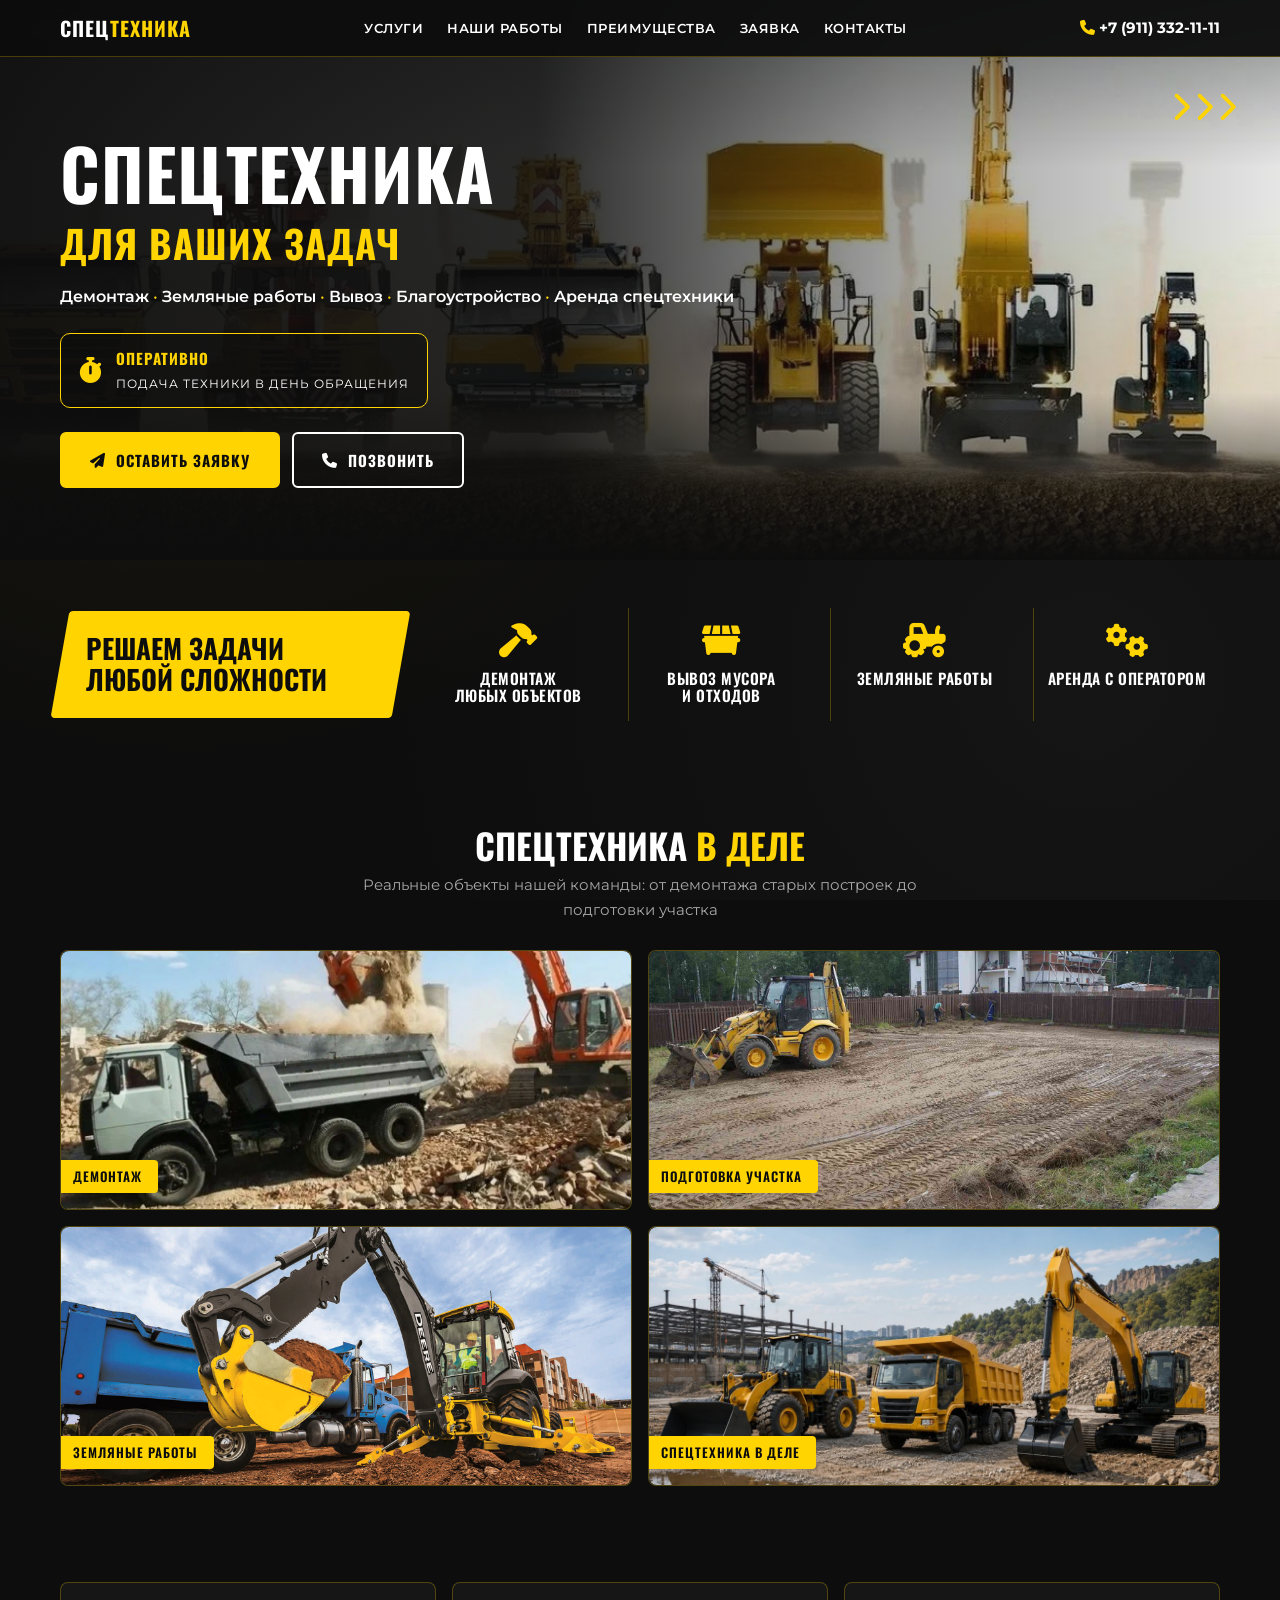
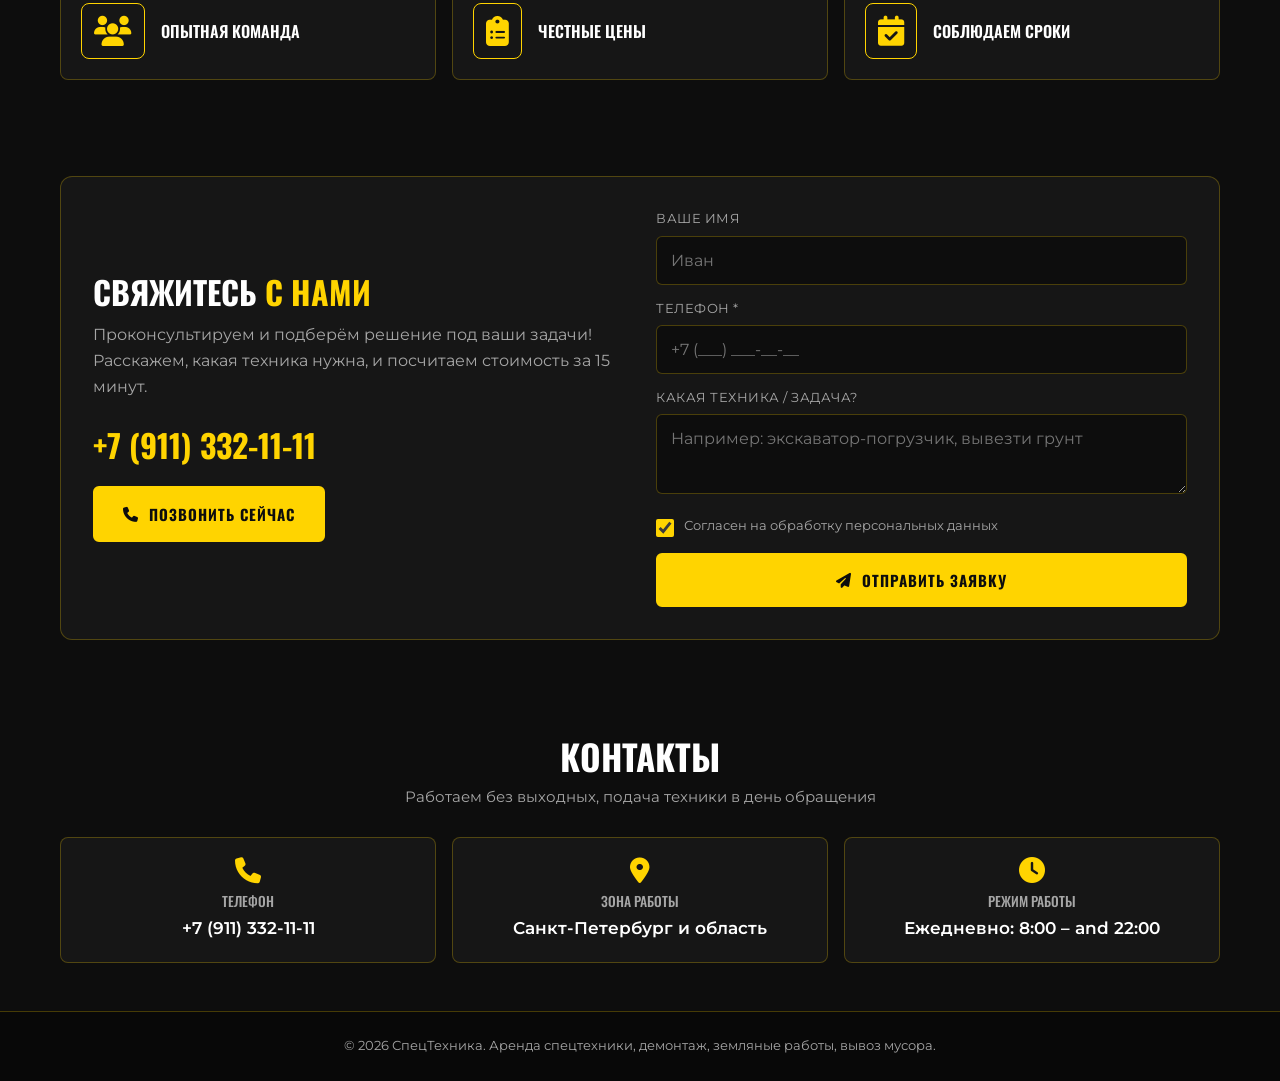
==== commit b4eea784: "Update index.html" ====
--- a/index.html
+++ b/index.html
@@ -6,6 +6,7 @@
     <meta name="viewport" content="width=device-width, initial-scale=1.0, viewport-fit=cover">
     <meta name="google" content="notranslate">
     <meta http-equiv="Content-Language" content="ru">
+    <meta name="theme-color" content="#0D0D0D">
 
     <title>Спецтехника и эвакуатор — демонтаж, земляные работы, вывоз мусора | Подача в день обращения</title>
     <meta name="description" content="Аренда спецтехники с оператором: эвакуатор с манипулятором, экскаватор-погрузчик. Демонтаж, земляные работы, вывоз мусора, благоустройство. Подача техники в день обращения.">
@@ -19,7 +20,6 @@
 
     <link rel="icon" type="image/png" sizes="32x32" href="favicon-32x32.png">
     <link rel="apple-touch-icon" href="apple-touch-icon.png">
-    <meta name="theme-color" content="#0D0D0D">
 
     <link href="https://fonts.googleapis.com/css2?family=Oswald:wght@500;600;700&family=Montserrat:wght@400;500;600;700&display=swap" rel="stylesheet">
     <link rel="stylesheet" href="https://cdnjs.cloudflare.com/ajax/libs/font-awesome/6.4.0/css/all.min.css">
@@ -40,9 +40,8 @@
         h1, h2, h3, h4 { font-family: 'Oswald', sans-serif; text-transform: uppercase; line-height: 1.15; text-wrap: balance; }
         a { color: inherit; text-decoration: none; transition: color 0.3s; }
         img { max-width: 100%; height: auto; display: block; }
-        section { scroll-margin-top: 80px; padding: 40px 0; }
+        section { scroll-margin-top: 70px; padding: 48px 0; }
         
-        /* Единый контейнер для идеального выравнивания всех блоков */
         .container { 
             max-width: 1200px; 
             margin: 0 auto; 
@@ -50,7 +49,7 @@
             width: 100%; 
         }
 
-        /* Фон: текстура + виньетка */
+        /* Фон */
         .bg-fixed { position: fixed; inset: 0; z-index: -2; background: var(--bg-dark); }
         .bg-fixed::before {
             content: ''; position: absolute; inset: 0;
@@ -91,7 +90,7 @@
         .nav-links a:hover { color: var(--accent); }
         .nav-phone { font-weight: 700; font-size: 15px; white-space: nowrap; }
         .nav-phone:hover { color: var(--accent); }
-        .burger { display: none; background: none; border: none; color: var(--accent); font-size: 24px; cursor: pointer; }
+        .burger { display: none; background: none; border: none; color: var(--accent); font-size: 24px; cursor: pointer; padding: 4px; }
 
         /* Hero */
         .hero {
@@ -114,11 +113,11 @@
             max-width: 720px; 
             position: relative; 
             z-index: 2; 
-            text-align: left; /* Явное выравнивание по левому краю контейнера */
-        }
-        .hero h1 { font-size: clamp(2.4rem, 6.5vw, 4.4rem); font-weight: 700; letter-spacing: 1px; }
-        .hero h1 span { display: block; color: var(--accent); font-size: clamp(1.5rem, 3.8vw, 2.4rem); margin-top: 8px; }
-        .hero-services { margin: 20px 0 24px; color: var(--text-muted); font-size: 1rem; }
+            text-align: left;
+        }
+        .hero h1 { font-size: clamp(2.2rem, 5.5vw, 4.4rem); font-weight: 700; letter-spacing: 1px; }
+        .hero h1 span { display: block; color: var(--accent); font-size: clamp(1.4rem, 3.5vw, 2.4rem); margin-top: 8px; }
+        .hero-services { margin: 20px 0 24px; color: var(--text-muted); font-size: 1rem; line-height: 1.5; }
         .hero-services b { color: var(--text-main); font-weight: 600; }
         .hero-services .sep { color: var(--accent); margin: 0 4px; }
         .hero-badge {
@@ -135,10 +134,10 @@
         }
         .btn {
             display: inline-flex; align-items: center; justify-content: center; gap: 10px;
-            padding: 14px 30px; background: var(--accent); color: #0D0D0D;
+            padding: 14px 28px; background: var(--accent); color: #0D0D0D;
             font-family: 'Oswald', sans-serif; font-weight: 700; font-size: 15px;
             text-transform: uppercase; letter-spacing: 1px; border: 2px solid var(--accent);
-            border-radius: 6px; cursor: pointer; transition: all 0.3s;
+            border-radius: 6px; cursor: pointer; transition: all 0.3s; min-height: 48px;
         }
         .btn:hover { background: transparent; color: var(--accent); }
         .btn-outline { background: transparent; color: var(--text-main); border-color: var(--text-main); }
@@ -198,14 +197,14 @@
         .form-group { margin-bottom: 14px; }
         .form-group label { display: block; font-size: 0.8rem; color: var(--text-muted); margin-bottom: 6px; text-transform: uppercase; letter-spacing: 0.5px; }
         .form-group input, .form-group textarea {
-            width: 100%; padding: 12px 14px; background: var(--bg-dark);
+            width: 100%; padding: 14px; background: var(--bg-dark);
             border: 1px solid var(--border); border-radius: 6px;
-            color: var(--text-main); font-family: inherit; font-size: 16px;
+            color: var(--text-main); font-family: inherit; font-size: 16px; /* 16px предотвращает зум на iOS */
         }
         .form-group input:focus, .form-group textarea:focus { outline: none; border-color: var(--accent); }
         .form-group textarea { resize: vertical; min-height: 80px; }
         .checkbox-group { display: flex; align-items: flex-start; gap: 10px; font-size: 0.8rem; color: var(--text-muted); margin: 12px 0 16px; }
-        .checkbox-group input { margin-top: 3px; accent-color: var(--accent); }
+        .checkbox-group input { margin-top: 3px; accent-color: var(--accent); width: 18px; height: 18px; flex-shrink: 0; }
         .form-status { margin-top: 12px; font-size: 0.9rem; text-align: center; display: none; padding: 10px; border-radius: 6px; }
         .form-status.success { color: #7ED957; background: rgba(126, 217, 87, 0.1); display: block; }
         .form-status.error { color: #FF6B6B; background: rgba(255, 107, 107, 0.1); display: block; }
@@ -215,75 +214,100 @@
         .contact-card { background: var(--bg-card); border: 1px solid var(--border); border-radius: 8px; padding: 20px; text-align: center; }
         .contact-card i { font-size: 26px; color: var(--accent); margin-bottom: 10px; }
         .contact-card h4 { font-size: 0.85rem; color: var(--text-muted); margin-bottom: 6px; font-weight: 500; }
-        .contact-card a, .contact-card p { font-size: 1.05rem; font-weight: 600; }
+        .contact-card a, .contact-card p { font-size: 1.05rem; font-weight: 600; word-break: break-word; }
 
         /* Footer */
         footer { background: #080808; border-top: 1px solid var(--border); padding: 24px 0; text-align: center; }
         footer p { font-size: 0.8rem; color: var(--text-muted); }
 
-        /* Плавающая CTA */
+        /* Плавающая CTA (только мобильные) */
         .float-cta {
             display: none; position: fixed; left: 0; right: 0; bottom: 0; z-index: 999;
             background: rgba(13, 13, 13, 0.97); border-top: 1px solid var(--accent);
-            padding: 10px 16px; gap: 10px;
-        }
-        .float-cta .btn { flex: 1; padding: 12px 10px; font-size: 13px; }
+            padding: 12px 16px; gap: 12px; padding-bottom: max(12px, env(safe-area-inset-bottom));
+        }
+        .float-cta .btn { flex: 1; padding: 12px 10px; font-size: 14px; }
 
         /* Лайтбокс */
         .lightbox {
             display: none; position: fixed; inset: 0; z-index: 2000;
-            background: rgba(0, 0, 0, 0.92); align-items: center; justify-content: center; padding: 20px;
+            background: rgba(0, 0, 0, 0.95); align-items: center; justify-content: center; padding: 20px;
         }
         .lightbox.active { display: flex; }
-        .lightbox img { max-width: 92vw; max-height: 88vh; border-radius: 8px; }
+        .lightbox img { max-width: 95vw; max-height: 85vh; border-radius: 8px; object-fit: contain; }
         .lightbox-close {
             position: absolute; top: 16px; right: 20px; background: none; border: none;
-            color: #fff; font-size: 32px; cursor: pointer;
-        }
-
-        /* Адаптив */
+            color: #fff; font-size: 36px; cursor: pointer; padding: 10px;
+        }
+
+        /* ========================================= */
+        /* АДАПТИВ ПОД МОБИЛЬНЫЕ УСТРОЙСТВА          */
+        /* ========================================= */
+        
         @media (max-width: 960px) {
             .services-head { grid-template-columns: 1fr; }
             .services-grid { grid-template-columns: repeat(2, 1fr); }
-            .service-item { border-left: none; border-top: 1px solid var(--border); padding-top: 14px; }
+            .service-item { border-left: none; border-top: 1px solid var(--border); padding-top: 16px; }
             .order-box { grid-template-columns: 1fr; }
             .hero-arrows { top: 84px; right: 24px; font-size: 24px; }
         }
-        @media (max-width: 640px) {
-            .nav-links {
-                display: none; position: absolute; top: 100%; left: 0; right: 0;
-                background: var(--bg-card); flex-direction: column; padding: 16px 20px; gap: 12px;
-                border-bottom: 1px solid var(--border);
+
+        @media (max-width: 768px) {
+            section { padding: 36px 0; }
+            .container { padding: 0 16px; }
+            
+            /* Hero мобильный */
+            .hero { min-height: auto; padding: 90px 0 40px; }
+            .hero::before { 
+                background-position: center 30%; 
+                opacity: 0.4; /* Затемняем фото, чтобы текст читался */
             }
-            .nav-links.active { display: flex; }
-            .nav-phone { display: none; }
-            .burger { display: block; }
-            .why-grid, .contacts-grid { grid-template-columns: 1fr; }
-            .gallery-grid { grid-template-columns: 1fr; }
-            .gallery-item { height: 220px; }
+            .hero::after {
+                background: linear-gradient(180deg, rgba(13,13,13,0.9) 0%, rgba(13,13,13,0.85) 50%, var(--bg-dark) 100%);
+            }
+            .hero-actions { flex-direction: column; width: 100%; }
+            .hero-actions .btn { width: 100%; }
+            .hero-arrows { display: none; }
+
+            /* Услуги мобильные */
+            .skew-box { transform: skew(0deg); text-align: center; padding: 16px; }
+            .skew-box > div { transform: skew(0deg); }
+            .services-grid { grid-template-columns: 1fr 1fr; gap: 12px; }
+            .service-item { border-top: 1px solid var(--border); border-left: none; padding: 16px 8px; }
+            .service-item:first-child { border-top: none; }
+
+            /* Галерея и Преимущества */
+            .gallery-grid { grid-template-columns: 1fr; gap: 12px; }
+            .gallery-item { height: 200px; }
+            .why-grid { grid-template-columns: 1fr; gap: 12px; }
+            .why-item { padding: 16px; }
+
+            /* Контакты */
+            .contacts-grid { grid-template-columns: 1fr; gap: 12px; }
+            
+            /* Показываем плавающую кнопку и делаем отступ снизу */
             .float-cta { display: flex; }
-            body { padding-bottom: 64px; }
-            section { padding: 32px 0; }
-            .hero { min-height: auto; padding: 100px 0 44px; }
-            .hero::before { background-position: center 35%; opacity: 0.45; }
-            .hero::after {
-                background: linear-gradient(180deg, rgba(13,13,13,0.88) 0%, rgba(13,13,13,0.82) 60%, var(--bg-dark) 100%);
-            }
-            .hero-arrows { display: none; }
-        }
+            body { padding-bottom: 72px; }
+        }
+
         @media (max-width: 480px) {
             .services-grid { grid-template-columns: 1fr; }
-            .hero { padding: 96px 0 36px; }
-            .order-box { padding: 22px; }
-        }
+            .hero h1 { font-size: 2rem; }
+            .hero h1 span { font-size: 1.3rem; }
+            .order-box { padding: 20px 16px; }
+            .nav-inner { padding: 0 16px; }
+        }
+
         @media (max-width: 360px) {
-            .hero h1 { font-size: 1.9rem; }
-            .btn { padding: 12px 20px; font-size: 13px; }
-        }
+            .hero { padding: 80px 0 32px; }
+            .btn { padding: 12px 16px; font-size: 13px; }
+        }
+
         @media (hover: none) {
-            .btn:active { transform: scale(0.98); }
+            .btn:active { transform: scale(0.98); opacity: 0.9; }
             .gallery-item img { cursor: default; }
         }
+   9
     </style>
 </head>
 <body>
@@ -344,7 +368,7 @@
                     </div>
                     <div class="service-item">
                         <i class="fas fa-dumpster"></i>
-                        <h3>Вывоз мусора и строительных отходов</h3>
+                        <h3>Вывоз мусора и отходов</h3>
                     </div>
                     <div class="service-item">
                         <i class="fas fa-tractor"></i>
@@ -352,7 +376,7 @@
                     </div>
                     <div class="service-item">
                         <i class="fas fa-gears"></i>
-                        <h3>Аренда спецтехники с оператором</h3>
+                        <h3>Аренда с оператором</h3>
                     </div>
                 </div>
             </div>
@@ -362,7 +386,7 @@
     <section id="works">
         <div class="container">
             <h2 class="section-title">Спецтехника <span>в деле</span></h2>
-            <p class="section-sub">Реальные объекты нашей команды: от демонтажа старых построек до подготовки участка под строительство</p>
+            <p class="section-sub">Реальные объекты нашей команды: от демонтажа старых построек до подготовки участка</p>
             <div class="gallery-grid">
                 <div class="img-wrapper gallery-item">
                     <div class="placeholder-label">
@@ -377,7 +401,7 @@
                         <strong data-copy="images/work-uchastok.jpg">images/work-uchastok.jpg</strong>
                         <span>Фото: подготовка участка</span>
                     </div>
-                    <img src="images/work-uchastok.jpg" alt="Подготовка участка, вывоз мусора в мешках">
+                    <img src="images/work-uchastok.jpg" alt="Подготовка участка, вывоз мусора">
                     <div class="gallery-tag">Подготовка участка</div>
                 </div>
                 <div class="img-wrapper gallery-item">
@@ -393,7 +417,7 @@
                         <strong data-copy="images/work-tehnika.jpg">images/work-tehnika.jpg</strong>
                         <span>Фото: спецтехника в деле</span>
                     </div>
-                    <img src="images/work-tehnika.jpg" alt="Экскаватор-погрузчик за работой зимой">
+                    <img src="images/work-tehnika.jpg" alt="Экскаватор-погрузчик за работой">
                     <div class="gallery-tag">Спецтехника в деле</div>
                 </div>
             </div>
@@ -409,7 +433,7 @@
                 </div>
                 <div class="why-item">
                     <i class="fas fa-clipboard-list"></i>
-                    <h3>Честные цены и прозрачные условия</h3>
+                    <h3>Честные цены</h3>
                 </div>
                 <div class="why-item">
                     <i class="fas fa-calendar-check"></i>
@@ -441,7 +465,7 @@
                     </div>
                     <div class="form-group">
                         <label for="task">Какая техника / задача?</label>
-                        <textarea id="task" name="task" placeholder="Например: экскаватор-погрузчик, вывезти грунт с участка"></textarea>
+                        <textarea id="task" name="task" placeholder="Например: экскаватор-погрузчик, вывезти грунт"></textarea>
                     </div>
                     <label class="checkbox-group">
                         <input type="checkbox" required checked>
@@ -472,7 +496,7 @@
                 <div class="contact-card">
                     <i class="fas fa-clock"></i>
                     <h4>Режим работы</h4>
-                    <p>Ежедневно: 8:00 – 22:00</p>
+                    <p>Ежедневно: 8:00 –  and 22:00</p>
                 </div>
             </div>
         </div>
@@ -499,7 +523,7 @@
       "@context": "https://schema.org",
       "@type": "LocalBusiness",
       "name": "СпецТехника",
-      "description": "Аренда спецтехники с оператором: эвакуатор с манипулятором, экскаватор-погрузчик. Демонтаж, земляные работы, вывоз мусора.",
+      "description": "Аренда спецтехники с оператором: эвакуатор с манипулятором, экскаватор-погрузчик.",
       "telephone": "+7-911-332-11-11",
       "areaServed": "Санкт-Петербург и Ленинградская область",
       "openingHours": "Mo-Su 08:00-22:00"
@@ -507,7 +531,7 @@
     </script>
 
     <script>
-        // 1. Умное управление заглушками: скрывает их, когда картинка загружена
+        // 1. Умное управление заглушками
         document.querySelectorAll('.img-wrapper img').forEach(img => {
             if (img.complete && img.naturalHeight !== 0) {
                 const placeholder = img.parentElement.querySelector('.placeholder-label');
@@ -518,19 +542,19 @@
                     if (placeholder) placeholder.style.display = 'none';
                 });
                 img.addEventListener('error', function() {
-                    console.warn('⚠️ Не удалось загрузить изображение:', this.src, '. Проверь регистр букв в имени файла (GitHub чувствителен к регистру!) и путь к папке images.');
+                    console.warn('⚠️ Не удалось загрузить:', this.src);
                 });
             }
         });
 
-        // 2. Копирование имени файла из заглушки
+        // 2. Копирование имени файла
         document.querySelectorAll('[data-copy]').forEach(el => {
             el.addEventListener('click', (e) => {
                 e.stopPropagation();
                 const fileName = e.target.getAttribute('data-copy').split('/').pop();
                 navigator.clipboard.writeText(fileName).then(() => {
                     const original = e.target.textContent;
-                    e.target.textContent = 'Скопировано: ' + fileName;
+                    e.target.textContent = 'Скопировано!';
                     setTimeout(() => e.target.textContent = original, 1500);
                 });
             });
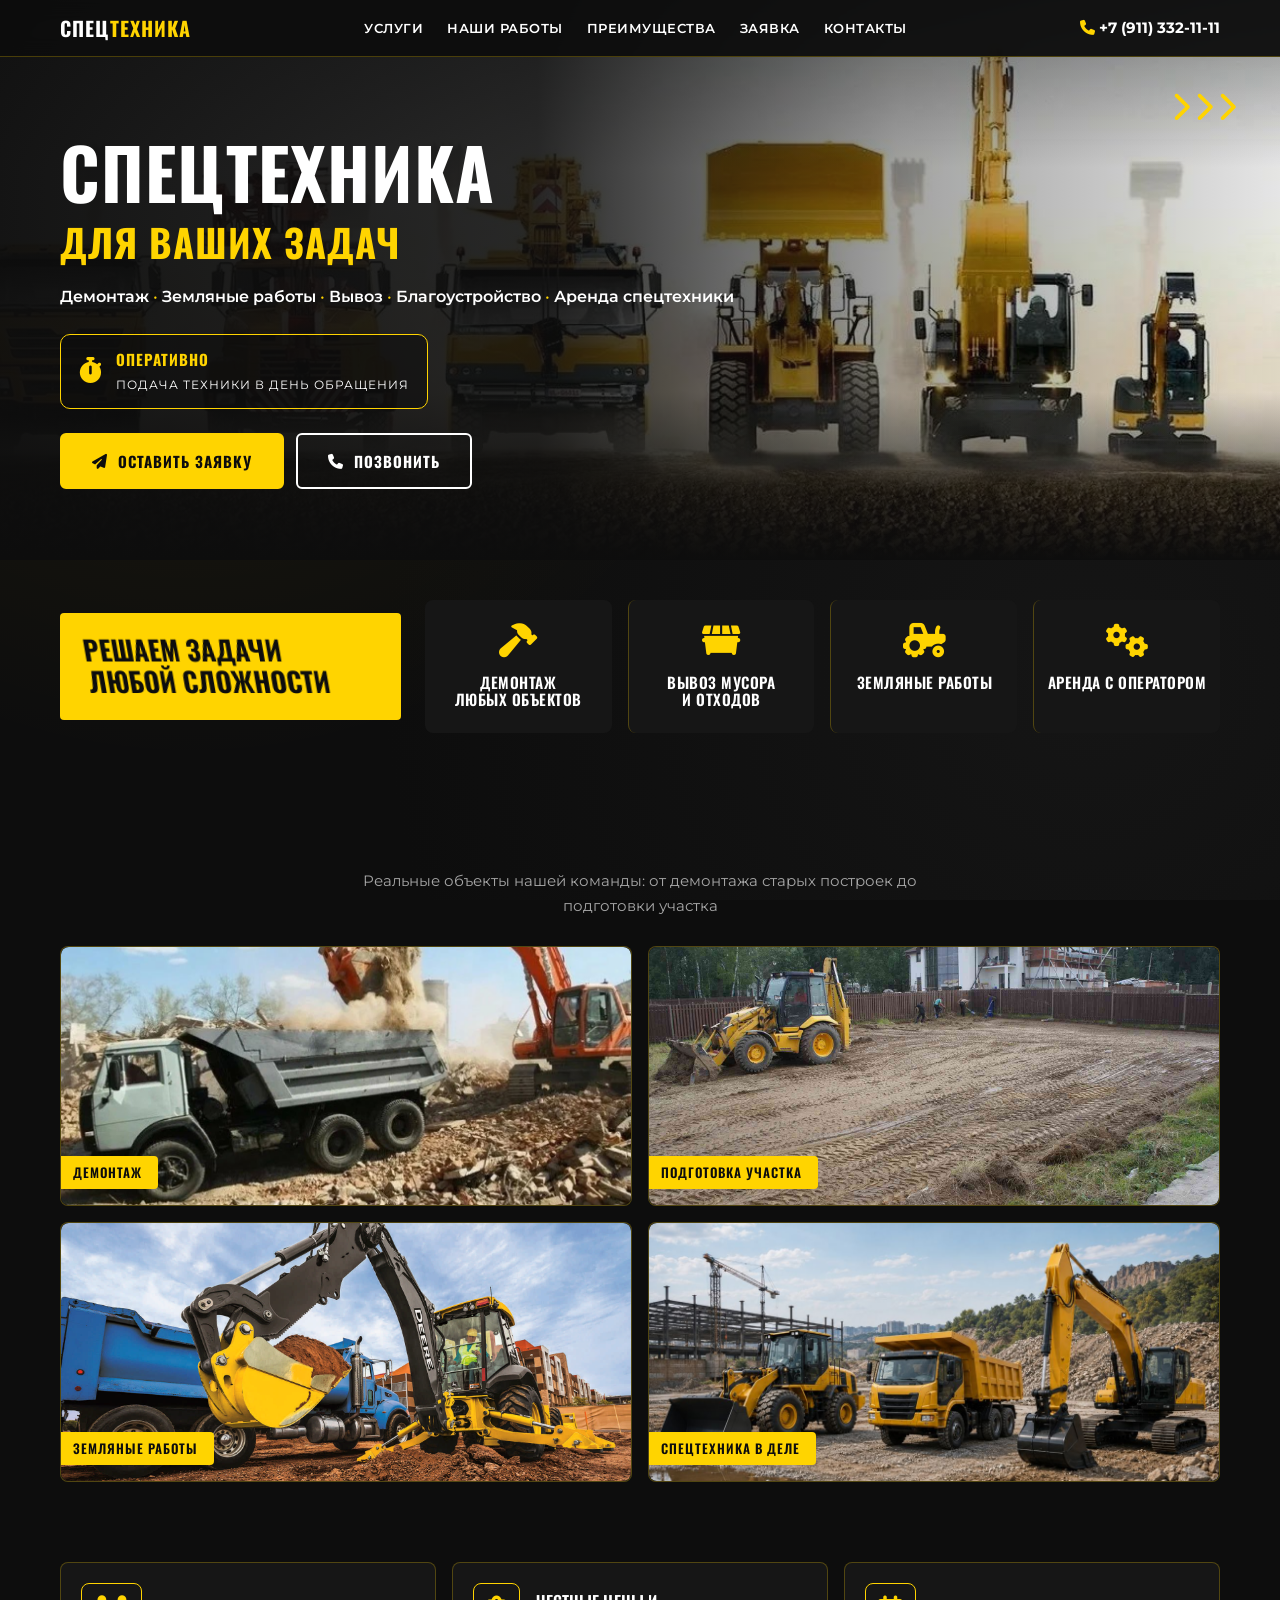
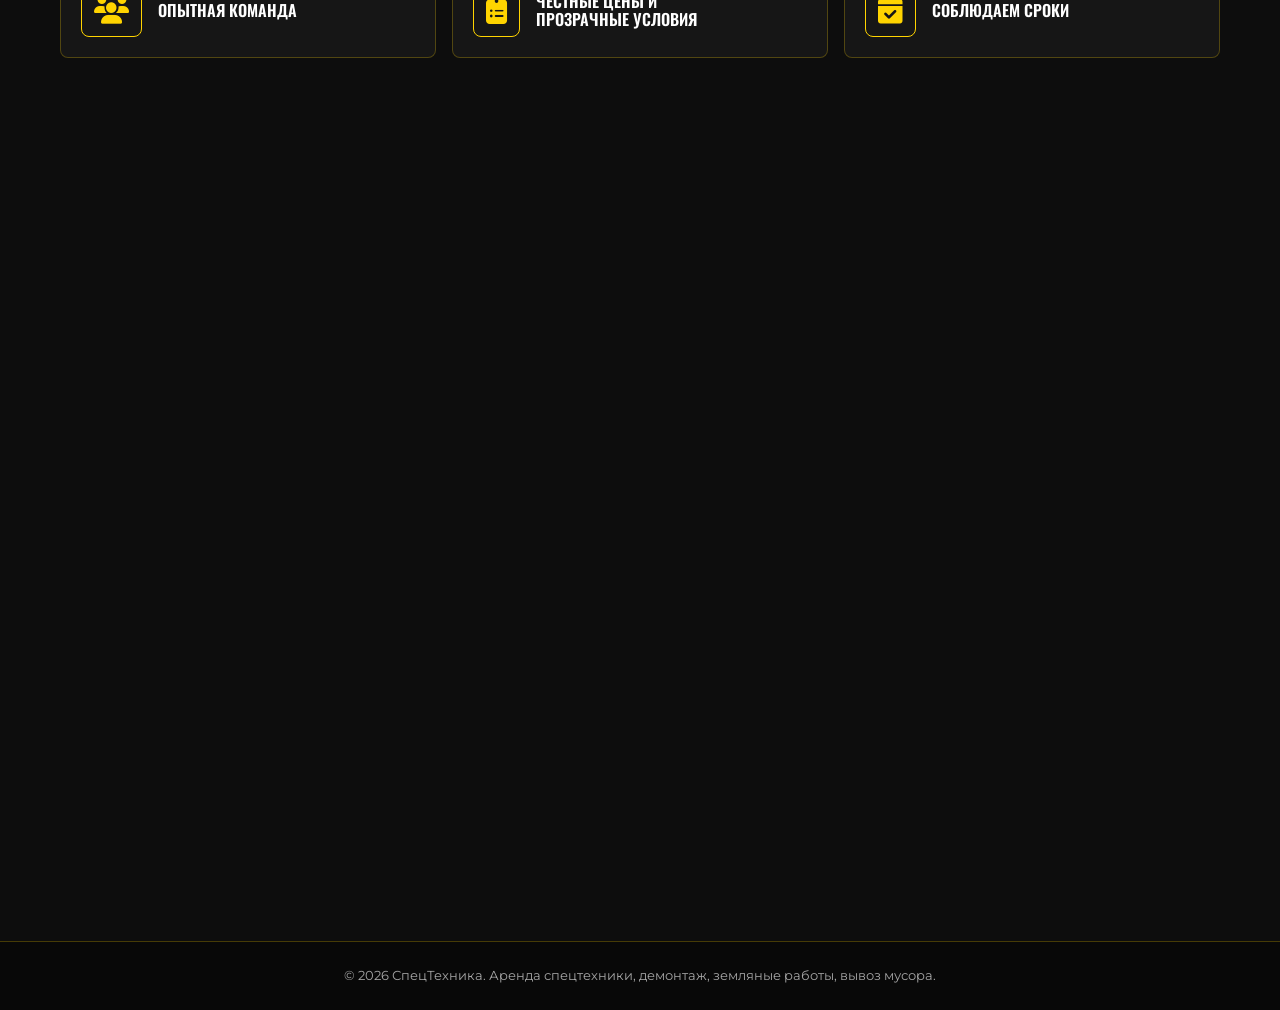
==== commit 6d733681: "Update index.html" ====
--- a/index.html
+++ b/index.html
@@ -6,7 +6,6 @@
     <meta name="viewport" content="width=device-width, initial-scale=1.0, viewport-fit=cover">
     <meta name="google" content="notranslate">
     <meta http-equiv="Content-Language" content="ru">
-    <meta name="theme-color" content="#0D0D0D">
 
     <title>Спецтехника и эвакуатор — демонтаж, земляные работы, вывоз мусора | Подача в день обращения</title>
     <meta name="description" content="Аренда спецтехники с оператором: эвакуатор с манипулятором, экскаватор-погрузчик. Демонтаж, земляные работы, вывоз мусора, благоустройство. Подача техники в день обращения.">
@@ -20,6 +19,7 @@
 
     <link rel="icon" type="image/png" sizes="32x32" href="favicon-32x32.png">
     <link rel="apple-touch-icon" href="apple-touch-icon.png">
+    <meta name="theme-color" content="#0D0D0D">
 
     <link href="https://fonts.googleapis.com/css2?family=Oswald:wght@500;600;700&family=Montserrat:wght@400;500;600;700&display=swap" rel="stylesheet">
     <link rel="stylesheet" href="https://cdnjs.cloudflare.com/ajax/libs/font-awesome/6.4.0/css/all.min.css">
@@ -40,7 +40,7 @@
         h1, h2, h3, h4 { font-family: 'Oswald', sans-serif; text-transform: uppercase; line-height: 1.15; text-wrap: balance; }
         a { color: inherit; text-decoration: none; transition: color 0.3s; }
         img { max-width: 100%; height: auto; display: block; }
-        section { scroll-margin-top: 70px; padding: 48px 0; }
+        section { scroll-margin-top: 80px; padding: 40px 0; }
         
         .container { 
             max-width: 1200px; 
@@ -49,6 +49,29 @@
             width: 100%; 
         }
 
+        /* === АНИМАЦИИ ПРИ СКРОЛЛЕ === */
+        .animate-on-scroll {
+            opacity: 0;
+            transform: translateY(40px);
+            transition: opacity 0.7s cubic-bezier(0.22, 1, 0.36, 1), transform 0.7s cubic-bezier(0.22, 1, 0.36, 1);
+        }
+        .animate-on-scroll.visible {
+            opacity: 1;
+            transform: translateY(0);
+        }
+        /* Задержки для каскадного появления элементов в сетке */
+        .services-grid .service-item:nth-child(1) { transition-delay: 0.1s; }
+        .services-grid .service-item:nth-child(2) { transition-delay: 0.2s; }
+        .services-grid .service-item:nth-child(3) { transition-delay: 0.3s; }
+        .services-grid .service-item:nth-child(4) { transition-delay: 0.4s; }
+        .why-grid .why-item:nth-child(1) { transition-delay: 0.1s; }
+        .why-grid .why-item:nth-child(2) { transition-delay: 0.2s; }
+        .why-grid .why-item:nth-child(3) { transition-delay: 0.3s; }
+        .gallery-grid .gallery-item:nth-child(1) { transition-delay: 0.1s; }
+        .gallery-grid .gallery-item:nth-child(2) { transition-delay: 0.2s; }
+        .gallery-grid .gallery-item:nth-child(3) { transition-delay: 0.3s; }
+        .gallery-grid .gallery-item:nth-child(4) { transition-delay: 0.4s; }
+
         /* Фон */
         .bg-fixed { position: fixed; inset: 0; z-index: -2; background: var(--bg-dark); }
         .bg-fixed::before {
@@ -63,7 +86,7 @@
         }
 
         /* Заглушки фото */
-        .img-wrapper { position: relative; background: var(--bg-card); overflow: visible; border-radius: 8px; border: 1px solid var(--border); }
+        .img-wrapper { position: relative; background: var(--bg-card); overflow: hidden; border-radius: 8px; border: 1px solid var(--border); }
         .placeholder-label {
             position: absolute; top: 50%; left: 50%; transform: translate(-50%, -50%);
             z-index: 3; text-align: center; padding: 12px;
@@ -77,7 +100,7 @@
         .placeholder-label span { font-size: 11px; color: var(--text-muted); }
         .img-wrapper img { 
             position: absolute; inset: 0; width: 100%; height: 100%; object-fit: cover; 
-            z-index: 2; border-radius: 8px; cursor: zoom-in; 
+            z-index: 2; border-radius: 8px; cursor: zoom-in; transition: transform 0.5s ease;
         }
 
         /* Навигация */
@@ -90,7 +113,7 @@
         .nav-links a:hover { color: var(--accent); }
         .nav-phone { font-weight: 700; font-size: 15px; white-space: nowrap; }
         .nav-phone:hover { color: var(--accent); }
-        .burger { display: none; background: none; border: none; color: var(--accent); font-size: 24px; cursor: pointer; padding: 4px; }
+        .burger { display: none; background: none; border: none; color: var(--accent); font-size: 24px; cursor: pointer; }
 
         /* Hero */
         .hero {
@@ -115,15 +138,22 @@
             z-index: 2; 
             text-align: left;
         }
-        .hero h1 { font-size: clamp(2.2rem, 5.5vw, 4.4rem); font-weight: 700; letter-spacing: 1px; }
-        .hero h1 span { display: block; color: var(--accent); font-size: clamp(1.4rem, 3.5vw, 2.4rem); margin-top: 8px; }
-        .hero-services { margin: 20px 0 24px; color: var(--text-muted); font-size: 1rem; line-height: 1.5; }
+        .hero h1 { font-size: clamp(2.4rem, 6.5vw, 4.4rem); font-weight: 700; letter-spacing: 1px; }
+        .hero h1 span { display: block; color: var(--accent); font-size: clamp(1.5rem, 3.8vw, 2.4rem); margin-top: 8px; }
+        .hero-services { margin: 20px 0 24px; color: var(--text-muted); font-size: 1rem; }
         .hero-services b { color: var(--text-main); font-weight: 600; }
         .hero-services .sep { color: var(--accent); margin: 0 4px; }
+        
+        /* Анимация пульсации для бейджа */
         .hero-badge {
             display: inline-flex; align-items: center; gap: 14px;
             border: 1px solid var(--accent); border-radius: 10px; padding: 12px 18px;
             margin-bottom: 24px; background: rgba(13, 13, 13, 0.55);
+            animation: pulse-glow 3s infinite ease-in-out;
+        }
+        @keyframes pulse-glow {
+            0%, 100% { box-shadow: 0 0 0 0 rgba(255, 212, 0, 0.4); }
+            50% { box-shadow: 0 0 0 12px rgba(255, 212, 0, 0); }
         }
         .hero-badge i { font-size: 26px; color: var(--accent); }
         .hero-badge strong { display: block; font-family: 'Oswald', sans-serif; text-transform: uppercase; color: var(--accent); font-size: 15px; letter-spacing: 1px; }
@@ -134,17 +164,17 @@
         }
         .btn {
             display: inline-flex; align-items: center; justify-content: center; gap: 10px;
-            padding: 14px 28px; background: var(--accent); color: #0D0D0D;
+            padding: 14px 30px; background: var(--accent); color: #0D0D0D;
             font-family: 'Oswald', sans-serif; font-weight: 700; font-size: 15px;
             text-transform: uppercase; letter-spacing: 1px; border: 2px solid var(--accent);
-            border-radius: 6px; cursor: pointer; transition: all 0.3s; min-height: 48px;
-        }
-        .btn:hover { background: transparent; color: var(--accent); }
+            border-radius: 6px; cursor: pointer; transition: all 0.3s;
+        }
+        .btn:hover { background: transparent; color: var(--accent); transform: translateY(-2px); box-shadow: 0 5px 15px rgba(255, 212, 0, 0.2); }
         .btn-outline { background: transparent; color: var(--text-main); border-color: var(--text-main); }
-        .btn-outline:hover { background: var(--text-main); color: #0D0D0D; }
+        .btn-outline:hover { background: var(--text-main); color: #0D0D0D; transform: translateY(-2px); }
         .hero-actions { display: flex; gap: 12px; flex-wrap: wrap; }
 
-        /* Услуги */
+        /* Услуги с анимацией и тенями */
         .services-head { display: grid; grid-template-columns: 0.9fr 2.1fr; gap: 24px; align-items: center; margin-bottom: 8px; }
         .skew-box {
             background: var(--accent); color: #0D0D0D; transform: skew(-10deg);
@@ -153,35 +183,65 @@
         .skew-box > div { transform: skew(10deg); }
         .skew-box h2 { font-size: clamp(1.2rem, 2.6vw, 1.7rem); font-weight: 700; }
         .services-grid { display: grid; grid-template-columns: repeat(4, 1fr); gap: 16px; }
-        .service-item { text-align: center; padding: 16px 8px; border-left: 1px solid var(--border); }
+        .service-item { 
+            text-align: center; padding: 24px 12px; border-left: 1px solid var(--border); 
+            border-radius: 8px; background: var(--bg-card);
+            transition: transform 0.3s ease, box-shadow 0.3s ease, background-color 0.3s ease, border-color 0.3s ease;
+        }
         .service-item:first-child { border-left: none; }
-        .service-item i { font-size: 34px; color: var(--accent); margin-bottom: 12px; }
+        .service-item:hover {
+            transform: translateY(-8px);
+            box-shadow: 0 15px 30px rgba(0, 0, 0, 0.5), 0 0 15px rgba(255, 212, 0, 0.1);
+            background-color: rgba(255, 212, 0, 0.05);
+            border-color: var(--accent);
+        }
+        .service-item i { font-size: 34px; color: var(--accent); margin-bottom: 16px; transition: transform 0.3s ease; }
+        .service-item:hover i { transform: scale(1.15) rotate(5deg); }
         .service-item h3 { font-size: 0.95rem; font-weight: 600; letter-spacing: 0.5px; }
 
-        /* Галерея */
+        /* Галерея с активными фото */
         .section-title { font-size: clamp(1.5rem, 3.5vw, 2.2rem); text-align: center; margin-bottom: 8px; }
         .section-title span { color: var(--accent); }
         .section-sub { text-align: center; color: var(--text-muted); max-width: 640px; margin: 0 auto 28px; font-size: 0.95rem; }
         .gallery-grid { display: grid; grid-template-columns: 1fr 1fr; gap: 16px; }
-        .gallery-item { height: 260px; }
+        .gallery-item { height: 260px; transition: transform 0.3s ease, box-shadow 0.3s ease; cursor: pointer; }
+        .gallery-item:hover {
+            transform: translateY(-6px);
+            box-shadow: 0 20px 40px rgba(0, 0, 0, 0.6);
+            border-color: var(--accent);
+        }
+        .gallery-item:hover img { transform: scale(1.08); }
         .gallery-tag {
             position: absolute; left: 0; bottom: 16px; z-index: 4;
             background: var(--accent); color: #0D0D0D;
             font-family: 'Oswald', sans-serif; font-weight: 600; font-size: 13px;
             text-transform: uppercase; letter-spacing: 1px;
             padding: 6px 16px 6px 12px; border-radius: 0 4px 4px 0;
-        }
-
-        /* Преимущества */
+            transition: background 0.3s ease, color 0.3s ease;
+        }
+        .gallery-item:hover .gallery-tag { background: #fff; color: #0D0D0D; }
+
+        /* Преимущества с анимацией и тенями */
         .why-grid { display: grid; grid-template-columns: repeat(3, 1fr); gap: 16px; }
         .why-item {
             display: flex; align-items: center; gap: 16px;
             background: var(--bg-card); border: 1px solid var(--border);
             border-radius: 8px; padding: 20px;
+            transition: transform 0.3s ease, box-shadow 0.3s ease, border-color 0.3s ease;
+        }
+        .why-item:hover {
+            transform: translateY(-5px);
+            box-shadow: 0 15px 35px rgba(0, 0, 0, 0.5), 0 0 15px rgba(255, 212, 0, 0.1);
+            border-color: var(--accent);
         }
         .why-item i {
-            font-size: 30px; color: var(--accent);
+            font-size: 28px; color: var(--accent);
             border: 1px solid var(--accent); border-radius: 8px; padding: 12px; flex-shrink: 0;
+            transition: all 0.3s ease;
+        }
+        .why-item:hover i {
+            background: var(--accent);
+            color: var(--bg-dark);
         }
         .why-item h3 { font-size: 1rem; font-weight: 600; }
 
@@ -189,44 +249,48 @@
         .order-box {
             background: var(--bg-card); border: 1px solid var(--border); border-radius: 12px;
             padding: 32px; display: grid; grid-template-columns: 1fr 1fr; gap: 32px; align-items: center;
+            box-shadow: 0 20px 50px rgba(0, 0, 0, 0.3);
         }
         .order-text h2 { font-size: clamp(1.4rem, 3vw, 2rem); margin-bottom: 12px; }
         .order-text h2 span { color: var(--accent); }
         .order-text p { color: var(--text-muted); margin-bottom: 20px; }
-        .order-phone { font-family: 'Oswald', sans-serif; font-size: clamp(1.4rem, 3vw, 2rem); font-weight: 700; color: var(--accent); display: inline-block; margin-bottom: 16px; }
+        .order-phone { font-family: 'Oswald', sans-serif; font-size: clamp(1.4rem, 3vw, 2rem); font-weight: 700; color: var(--accent); display: inline-block; margin-bottom: 16px; transition: transform 0.3s; }
+        .order-phone:hover { transform: scale(1.05); }
         .form-group { margin-bottom: 14px; }
         .form-group label { display: block; font-size: 0.8rem; color: var(--text-muted); margin-bottom: 6px; text-transform: uppercase; letter-spacing: 0.5px; }
         .form-group input, .form-group textarea {
-            width: 100%; padding: 14px; background: var(--bg-dark);
+            width: 100%; padding: 12px 14px; background: var(--bg-dark);
             border: 1px solid var(--border); border-radius: 6px;
-            color: var(--text-main); font-family: inherit; font-size: 16px; /* 16px предотвращает зум на iOS */
-        }
-        .form-group input:focus, .form-group textarea:focus { outline: none; border-color: var(--accent); }
+            color: var(--text-main); font-family: inherit; font-size: 16px;
+            transition: border-color 0.3s, box-shadow 0.3s;
+        }
+        .form-group input:focus, .form-group textarea:focus { outline: none; border-color: var(--accent); box-shadow: 0 0 0 3px rgba(255, 212, 0, 0.1); }
         .form-group textarea { resize: vertical; min-height: 80px; }
         .checkbox-group { display: flex; align-items: flex-start; gap: 10px; font-size: 0.8rem; color: var(--text-muted); margin: 12px 0 16px; }
-        .checkbox-group input { margin-top: 3px; accent-color: var(--accent); width: 18px; height: 18px; flex-shrink: 0; }
+        .checkbox-group input { margin-top: 3px; accent-color: var(--accent); }
         .form-status { margin-top: 12px; font-size: 0.9rem; text-align: center; display: none; padding: 10px; border-radius: 6px; }
         .form-status.success { color: #7ED957; background: rgba(126, 217, 87, 0.1); display: block; }
         .form-status.error { color: #FF6B6B; background: rgba(255, 107, 107, 0.1); display: block; }
 
         /* Контакты */
         .contacts-grid { display: grid; grid-template-columns: repeat(3, 1fr); gap: 16px; }
-        .contact-card { background: var(--bg-card); border: 1px solid var(--border); border-radius: 8px; padding: 20px; text-align: center; }
+        .contact-card { background: var(--bg-card); border: 1px solid var(--border); border-radius: 8px; padding: 20px; text-align: center; transition: transform 0.3s; }
+        .contact-card:hover { transform: translateY(-4px); border-color: var(--accent); }
         .contact-card i { font-size: 26px; color: var(--accent); margin-bottom: 10px; }
         .contact-card h4 { font-size: 0.85rem; color: var(--text-muted); margin-bottom: 6px; font-weight: 500; }
-        .contact-card a, .contact-card p { font-size: 1.05rem; font-weight: 600; word-break: break-word; }
+        .contact-card a, .contact-card p { font-size: 1.05rem; font-weight: 600; }
 
         /* Footer */
         footer { background: #080808; border-top: 1px solid var(--border); padding: 24px 0; text-align: center; }
         footer p { font-size: 0.8rem; color: var(--text-muted); }
 
-        /* Плавающая CTA (только мобильные) */
+        /* Плавающая CTA */
         .float-cta {
             display: none; position: fixed; left: 0; right: 0; bottom: 0; z-index: 999;
             background: rgba(13, 13, 13, 0.97); border-top: 1px solid var(--accent);
-            padding: 12px 16px; gap: 12px; padding-bottom: max(12px, env(safe-area-inset-bottom));
-        }
-        .float-cta .btn { flex: 1; padding: 12px 10px; font-size: 14px; }
+            padding: 10px 16px; gap: 10px;
+        }
+        .float-cta .btn { flex: 1; padding: 12px 10px; font-size: 13px; }
 
         /* Лайтбокс */
         .lightbox {
@@ -234,80 +298,56 @@
             background: rgba(0, 0, 0, 0.95); align-items: center; justify-content: center; padding: 20px;
         }
         .lightbox.active { display: flex; }
-        .lightbox img { max-width: 95vw; max-height: 85vh; border-radius: 8px; object-fit: contain; }
+        .lightbox img { max-width: 92vw; max-height: 88vh; border-radius: 8px; }
         .lightbox-close {
             position: absolute; top: 16px; right: 20px; background: none; border: none;
-            color: #fff; font-size: 36px; cursor: pointer; padding: 10px;
-        }
-
-        /* ========================================= */
-        /* АДАПТИВ ПОД МОБИЛЬНЫЕ УСТРОЙСТВА          */
-        /* ========================================= */
-        
+            color: #fff; font-size: 32px; cursor: pointer; transition: transform 0.3s;
+        }
+        .lightbox-close:hover { transform: rotate(90deg); color: var(--accent); }
+
+        /* Адаптив */
         @media (max-width: 960px) {
             .services-head { grid-template-columns: 1fr; }
             .services-grid { grid-template-columns: repeat(2, 1fr); }
-            .service-item { border-left: none; border-top: 1px solid var(--border); padding-top: 16px; }
+            .service-item { border-left: none; border-top: 1px solid var(--border); padding-top: 24px; }
             .order-box { grid-template-columns: 1fr; }
             .hero-arrows { top: 84px; right: 24px; font-size: 24px; }
         }
-
-        @media (max-width: 768px) {
-            section { padding: 36px 0; }
-            .container { padding: 0 16px; }
-            
-            /* Hero мобильный */
-            .hero { min-height: auto; padding: 90px 0 40px; }
-            .hero::before { 
-                background-position: center 30%; 
-                opacity: 0.4; /* Затемняем фото, чтобы текст читался */
+        @media (max-width: 640px) {
+            .nav-links {
+                display: none; position: absolute; top: 100%; left: 0; right: 0;
+                background: var(--bg-card); flex-direction: column; padding: 16px 20px; gap: 12px;
+                border-bottom: 1px solid var(--border);
             }
+            .nav-links.active { display: flex; }
+            .nav-phone { display: none; }
+            .burger { display: block; }
+            .why-grid, .contacts-grid { grid-template-columns: 1fr; }
+            .gallery-grid { grid-template-columns: 1fr; }
+            .gallery-item { height: 220px; }
+            .float-cta { display: flex; }
+            body { padding-bottom: 64px; }
+            section { padding: 32px 0; }
+            .hero { min-height: auto; padding: 100px 0 44px; }
+            .hero::before { background-position: center 35%; opacity: 0.45; }
             .hero::after {
-                background: linear-gradient(180deg, rgba(13,13,13,0.9) 0%, rgba(13,13,13,0.85) 50%, var(--bg-dark) 100%);
+                background: linear-gradient(180deg, rgba(13,13,13,0.88) 0%, rgba(13,13,13,0.82) 60%, var(--bg-dark) 100%);
             }
-            .hero-actions { flex-direction: column; width: 100%; }
-            .hero-actions .btn { width: 100%; }
             .hero-arrows { display: none; }
-
-            /* Услуги мобильные */
-            .skew-box { transform: skew(0deg); text-align: center; padding: 16px; }
-            .skew-box > div { transform: skew(0deg); }
-            .services-grid { grid-template-columns: 1fr 1fr; gap: 12px; }
-            .service-item { border-top: 1px solid var(--border); border-left: none; padding: 16px 8px; }
-            .service-item:first-child { border-top: none; }
-
-            /* Галерея и Преимущества */
-            .gallery-grid { grid-template-columns: 1fr; gap: 12px; }
-            .gallery-item { height: 200px; }
-            .why-grid { grid-template-columns: 1fr; gap: 12px; }
-            .why-item { padding: 16px; }
-
-            /* Контакты */
-            .contacts-grid { grid-template-columns: 1fr; gap: 12px; }
-            
-            /* Показываем плавающую кнопку и делаем отступ снизу */
-            .float-cta { display: flex; }
-            body { padding-bottom: 72px; }
-        }
-
+        }
         @media (max-width: 480px) {
             .services-grid { grid-template-columns: 1fr; }
-            .hero h1 { font-size: 2rem; }
-            .hero h1 span { font-size: 1.3rem; }
-            .order-box { padding: 20px 16px; }
-            .nav-inner { padding: 0 16px; }
-        }
-
+            .hero { padding: 96px 0 36px; }
+            .order-box { padding: 22px; }
+        }
         @media (max-width: 360px) {
-            .hero { padding: 80px 0 32px; }
-            .btn { padding: 12px 16px; font-size: 13px; }
-        }
-
+            .hero h1 { font-size: 1.9rem; }
+            .btn { padding: 12px 20px; font-size: 13px; }
+        }
         @media (hover: none) {
-            .btn:active { transform: scale(0.98); opacity: 0.9; }
+            .btn:active { transform: scale(0.98); }
             .gallery-item img { cursor: default; }
         }
-   9
     </style>
 </head>
 <body>
@@ -340,14 +380,14 @@
                 <p class="hero-services">
                     <b>Демонтаж</b><span class="sep">•</span><b>Земляные работы</b><span class="sep">•</span><b>Вывоз</b><span class="sep">•</span><b>Благоустройство</b><span class="sep">•</span><b>Аренда спецтехники</b>
                 </p>
-                <div class="hero-badge">
+                <div class="hero-badge animate-on-scroll">
                     <i class="fas fa-stopwatch"></i>
                     <div>
                         <strong>Оперативно</strong>
                         <span>Подача техники в день обращения</span>
                     </div>
                 </div>
-                <div class="hero-actions">
+                <div class="hero-actions animate-on-scroll">
                     <a href="#order" class="btn"><i class="fas fa-paper-plane"></i> Оставить заявку</a>
                     <a href="tel:+79113321111" class="btn btn-outline"><i class="fas fa-phone"></i> Позвонить</a>
                 </div>
@@ -358,23 +398,23 @@
     <section id="services">
         <div class="container">
             <div class="services-head">
-                <div class="skew-box">
+                <div class="skew-box animate-on-scroll">
                     <div><h2>Решаем задачи любой сложности</h2></div>
                 </div>
                 <div class="services-grid">
-                    <div class="service-item">
+                    <div class="service-item animate-on-scroll">
                         <i class="fas fa-hammer"></i>
                         <h3>Демонтаж любых объектов</h3>
                     </div>
-                    <div class="service-item">
+                    <div class="service-item animate-on-scroll">
                         <i class="fas fa-dumpster"></i>
                         <h3>Вывоз мусора и отходов</h3>
                     </div>
-                    <div class="service-item">
+                    <div class="service-item animate-on-scroll">
                         <i class="fas fa-tractor"></i>
                         <h3>Земляные работы</h3>
                     </div>
-                    <div class="service-item">
+                    <div class="service-item animate-on-scroll">
                         <i class="fas fa-gears"></i>
                         <h3>Аренда с оператором</h3>
                     </div>
@@ -385,10 +425,10 @@
 
     <section id="works">
         <div class="container">
-            <h2 class="section-title">Спецтехника <span>в деле</span></h2>
-            <p class="section-sub">Реальные объекты нашей команды: от демонтажа старых построек до подготовки участка</p>
+            <h2 class="section-title animate-on-scroll">Спецтехника <span>в деле</span></h2>
+            <p class="section-sub animate-on-scroll">Реальные объекты нашей команды: от демонтажа старых построек до подготовки участка</p>
             <div class="gallery-grid">
-                <div class="img-wrapper gallery-item">
+                <div class="img-wrapper gallery-item animate-on-scroll">
                     <div class="placeholder-label">
                         <strong data-copy="images/work-demontazh.jpg">images/work-demontazh.jpg</strong>
                         <span>Фото: демонтаж</span>
@@ -396,7 +436,7 @@
                     <img src="images/work-demontazh.jpg" alt="Демонтаж объекта экскаватором">
                     <div class="gallery-tag">Демонтаж</div>
                 </div>
-                <div class="img-wrapper gallery-item">
+                <div class="img-wrapper gallery-item animate-on-scroll">
                     <div class="placeholder-label">
                         <strong data-copy="images/work-uchastok.jpg">images/work-uchastok.jpg</strong>
                         <span>Фото: подготовка участка</span>
@@ -404,7 +444,7 @@
                     <img src="images/work-uchastok.jpg" alt="Подготовка участка, вывоз мусора">
                     <div class="gallery-tag">Подготовка участка</div>
                 </div>
-                <div class="img-wrapper gallery-item">
+                <div class="img-wrapper gallery-item animate-on-scroll">
                     <div class="placeholder-label">
                         <strong data-copy="images/work-zemlyanye.jpg">images/work-zemlyanye.jpg</strong>
                         <span>Фото: земляные работы</span>
@@ -412,7 +452,7 @@
                     <img src="images/work-zemlyanye.jpg" alt="Земляные работы экскаватором-погрузчиком">
                     <div class="gallery-tag">Земляные работы</div>
                 </div>
-                <div class="img-wrapper gallery-item">
+                <div class="img-wrapper gallery-item animate-on-scroll">
                     <div class="placeholder-label">
                         <strong data-copy="images/work-tehnika.jpg">images/work-tehnika.jpg</strong>
                         <span>Фото: спецтехника в деле</span>
@@ -427,15 +467,15 @@
     <section id="why">
         <div class="container">
             <div class="why-grid">
-                <div class="why-item">
+                <div class="why-item animate-on-scroll">
                     <i class="fas fa-users"></i>
                     <h3>Опытная команда</h3>
                 </div>
-                <div class="why-item">
+                <div class="why-item animate-on-scroll">
                     <i class="fas fa-clipboard-list"></i>
-                    <h3>Честные цены</h3>
-                </div>
-                <div class="why-item">
+                    <h3>Честные цены и прозрачные условия</h3>
+                </div>
+                <div class="why-item animate-on-scroll">
                     <i class="fas fa-calendar-check"></i>
                     <h3>Соблюдаем сроки</h3>
                 </div>
@@ -445,7 +485,7 @@
 
     <section id="order">
         <div class="container">
-            <div class="order-box">
+            <div class="order-box animate-on-scroll">
                 <div class="order-text">
                     <h2>Свяжитесь <span>с нами</span></h2>
                     <p>Проконсультируем и подберём решение под ваши задачи! Расскажем, какая техника нужна, и посчитаем стоимость за 15 минут.</p>
@@ -480,23 +520,23 @@
 
     <section id="contacts">
         <div class="container">
-            <h2 class="section-title">Контакты</h2>
-            <p class="section-sub">Работаем без выходных, подача техники в день обращения</p>
+            <h2 class="section-title animate-on-scroll">Контакты</h2>
+            <p class="section-sub animate-on-scroll">Работаем без выходных, подача техники в день обращения</p>
             <div class="contacts-grid">
-                <div class="contact-card">
+                <div class="contact-card animate-on-scroll">
                     <i class="fas fa-phone"></i>
                     <h4>Телефон</h4>
                     <a href="tel:+79113321111">+7 (911) 332-11-11</a>
                 </div>
-                <div class="contact-card">
+                <div class="contact-card animate-on-scroll">
                     <i class="fas fa-location-dot"></i>
                     <h4>Зона работы</h4>
                     <p>Санкт-Петербург и область</p>
                 </div>
-                <div class="contact-card">
+                <div class="contact-card animate-on-scroll">
                     <i class="fas fa-clock"></i>
                     <h4>Режим работы</h4>
-                    <p>Ежедневно: 8:00 –  and 22:00</p>
+                    <p>Ежедневно: 8:00 – 22:00</p>
                 </div>
             </div>
         </div>
@@ -523,7 +563,7 @@
       "@context": "https://schema.org",
       "@type": "LocalBusiness",
       "name": "СпецТехника",
-      "description": "Аренда спецтехники с оператором: эвакуатор с манипулятором, экскаватор-погрузчик.",
+      "description": "Аренда спецтехники с оператором: эвакуатор с манипулятором, экскаватор-погрузчик. Демонтаж, земляные работы, вывоз мусора.",
       "telephone": "+7-911-332-11-11",
       "areaServed": "Санкт-Петербург и Ленинградская область",
       "openingHours": "Mo-Su 08:00-22:00"
@@ -630,6 +670,25 @@
                 submitBtn.innerHTML = '<i class="fas fa-paper-plane"></i> Отправить заявку';
             }
         });
+
+        // 7. Анимация появления элементов при скролле (Intersection Observer)
+        const observerOptions = {
+            threshold: 0.15, // Срабатывает, когда 15% элемента видно на экране
+            rootMargin: "0px 0px -50px 0px"
+        };
+
+        const observer = new IntersectionObserver((entries) => {
+            entries.forEach(entry => {
+                if (entry.isIntersecting) {
+                    entry.target.classList.add('visible');
+                    observer.unobserve(entry.target); // Анимируем только один раз
+                }
+            });
+        }, observerOptions);
+
+        document.querySelectorAll('.animate-on-scroll').forEach(el => {
+            observer.observe(el);
+        });
     </script>
 </body>
 </html>
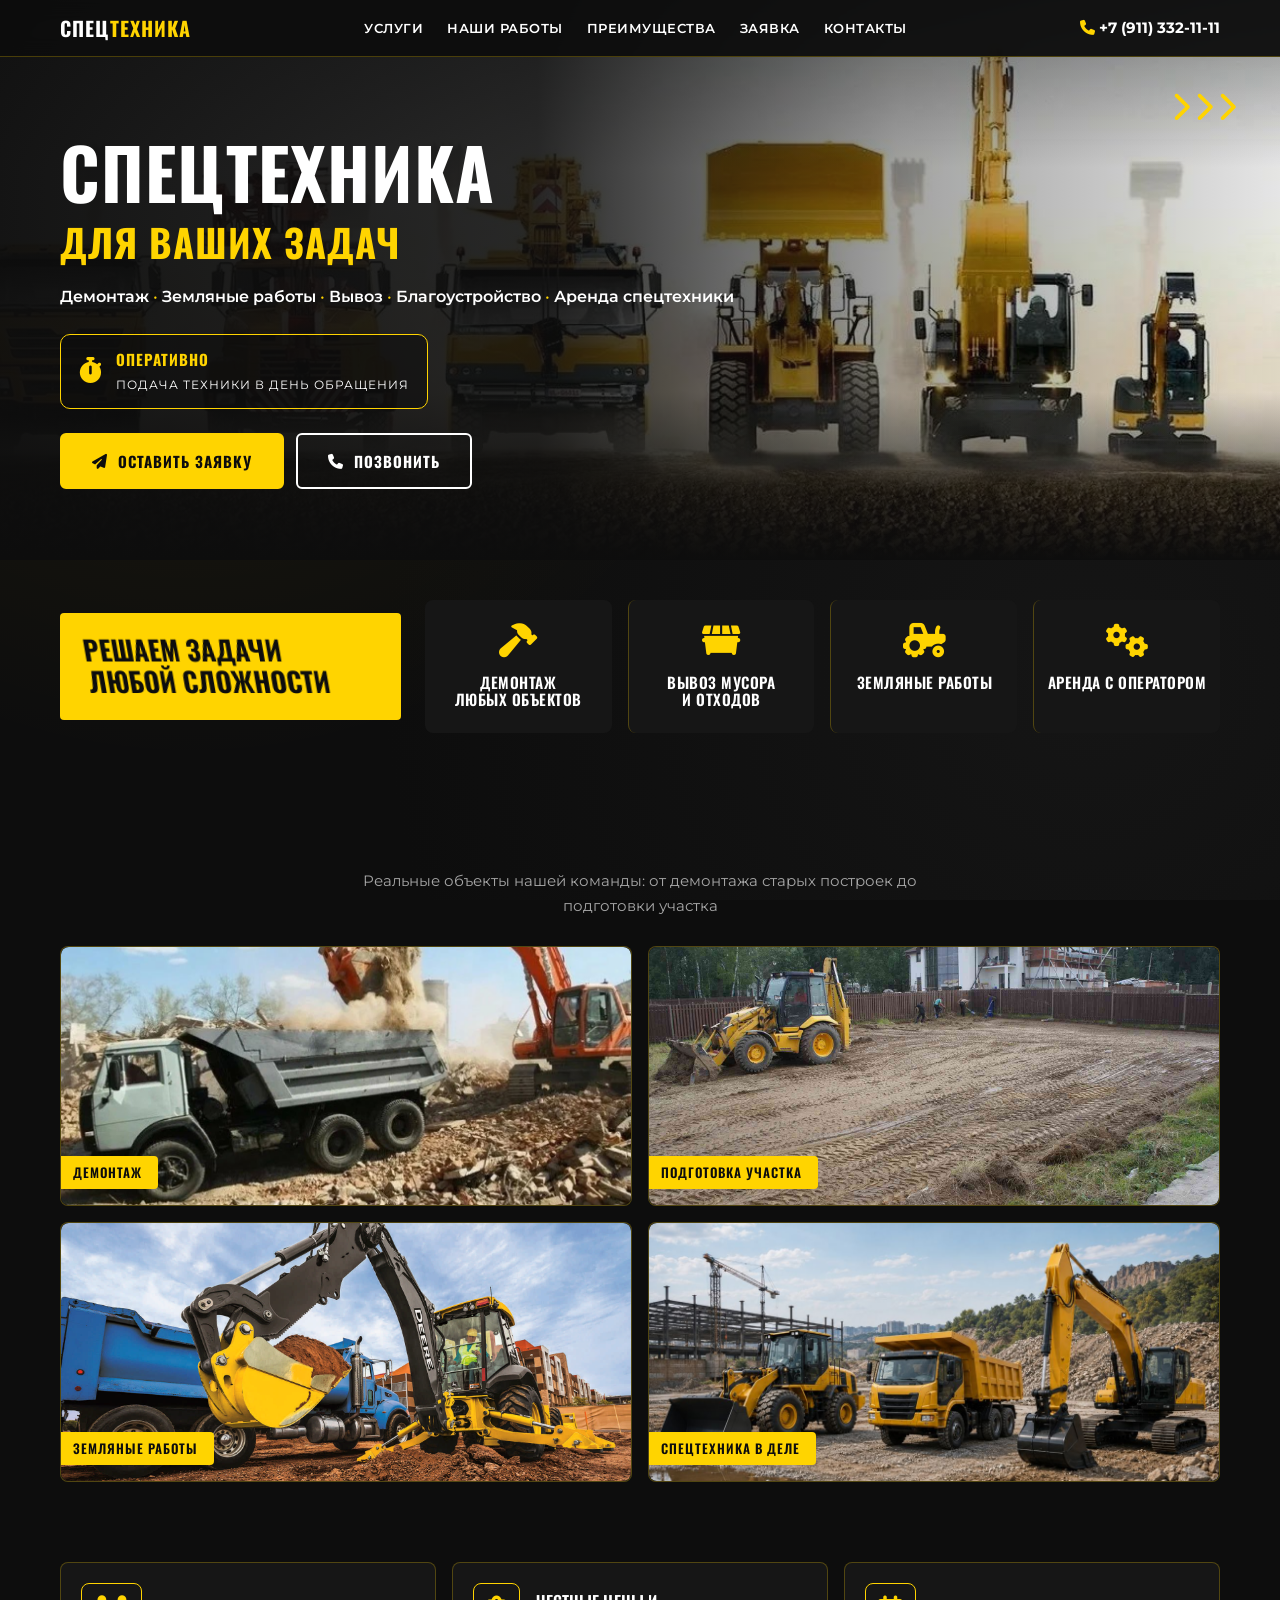
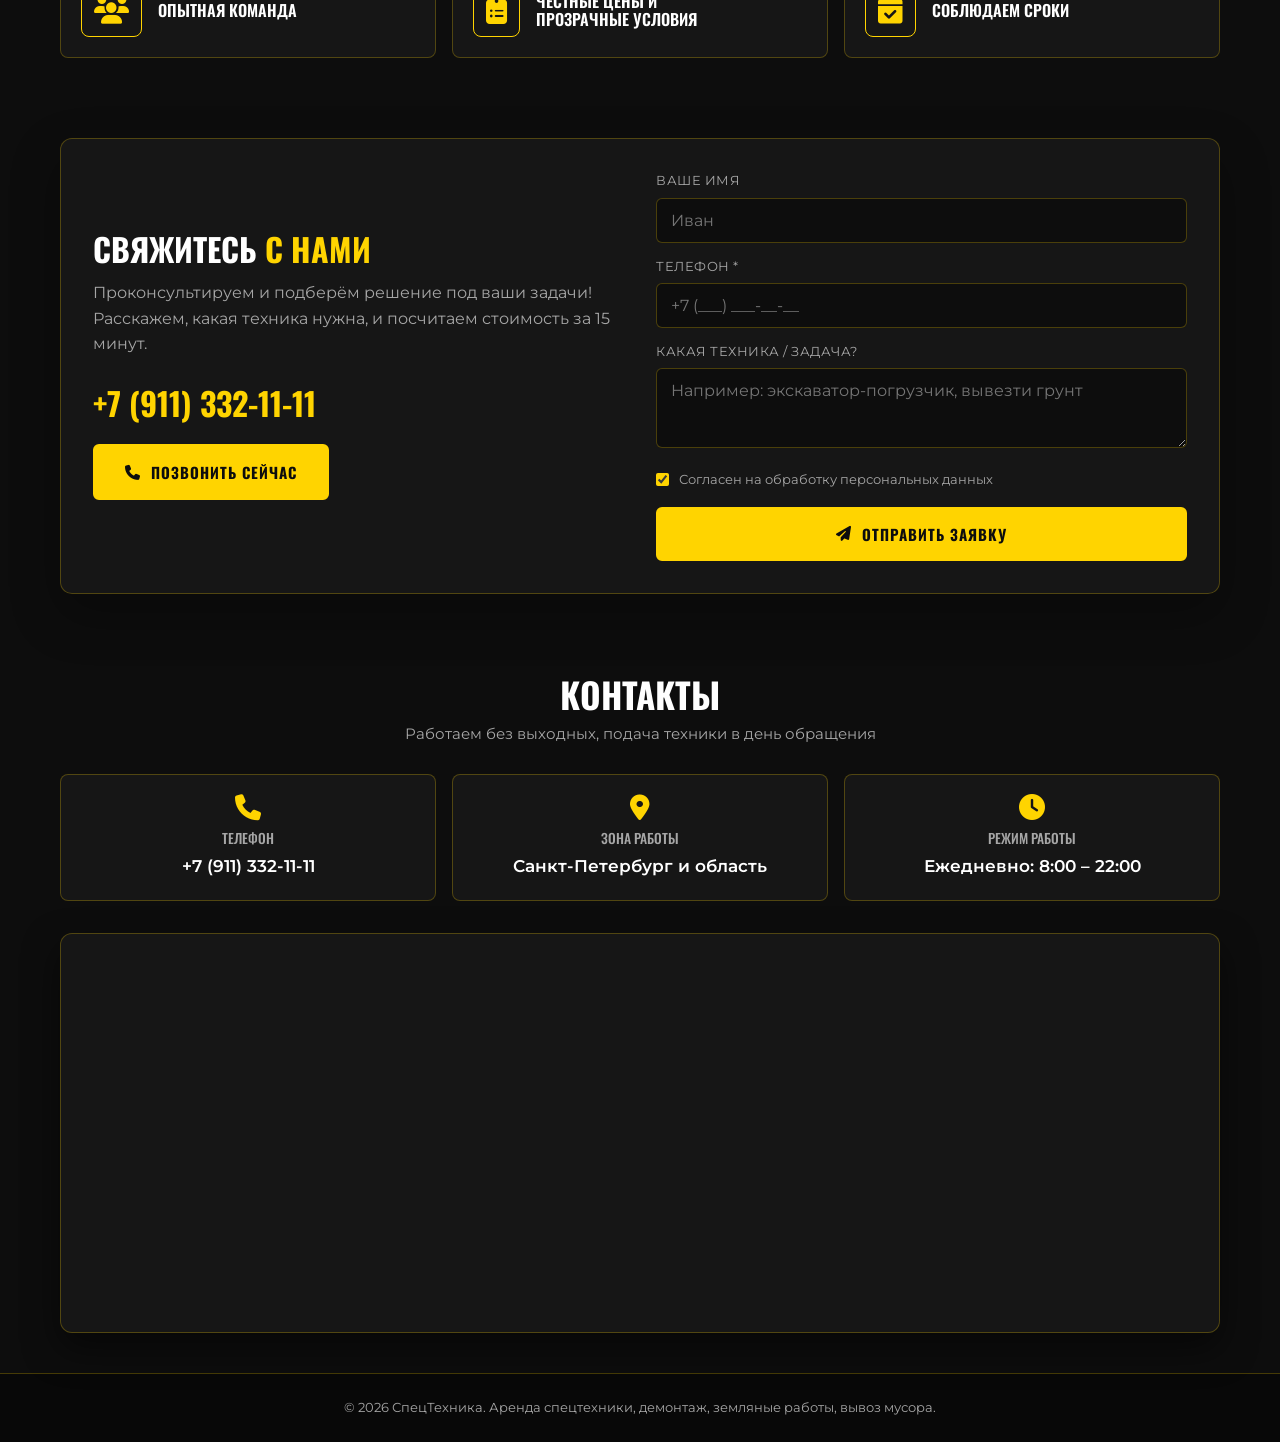
==== commit 4389d52c: "Implement Yandex map with dark theme styling Added a dark-themed Yandex map section with responsive " ====
--- a/index.html
+++ b/index.html
@@ -279,6 +279,30 @@
         .contact-card i { font-size: 26px; color: var(--accent); margin-bottom: 10px; }
         .contact-card h4 { font-size: 0.85rem; color: var(--text-muted); margin-bottom: 6px; font-weight: 500; }
         .contact-card a, .contact-card p { font-size: 1.05rem; font-weight: 600; }
+
+        /* Яндекс Карта (тёмная тема) */
+        .map-wrapper {
+            margin-top: 32px;
+            border-radius: 12px;
+            overflow: hidden;
+            border: 1px solid var(--border);
+            box-shadow: 0 15px 35px rgba(0, 0, 0, 0.5);
+            height: 400px;
+            position: relative;
+            background: var(--bg-card);
+        }
+        .map-wrapper iframe {
+            width: 100%;
+            height: 100%;
+            border: none;
+            /* Магия: делаем светлую карту Яндекса тёмной, чтобы она вписалась в дизайн */
+            filter: grayscale(100%) invert(92%) contrast(85%);
+            transition: filter 0.3s ease;
+        }
+        .map-wrapper:hover iframe {
+            /* При наведении чуть возвращаем цвет для интерактивности */
+            filter: grayscale(80%) invert(92%) contrast(85%);
+        }
 
         /* Footer */
         footer { background: #080808; border-top: 1px solid var(--border); padding: 24px 0; text-align: center; }
@@ -334,6 +358,7 @@
                 background: linear-gradient(180deg, rgba(13,13,13,0.88) 0%, rgba(13,13,13,0.82) 60%, var(--bg-dark) 100%);
             }
             .hero-arrows { display: none; }
+            .map-wrapper { height: 300px; margin-top: 24px; }
         }
         @media (max-width: 480px) {
             .services-grid { grid-template-columns: 1fr; }
@@ -538,6 +563,11 @@
                     <h4>Режим работы</h4>
                     <p>Ежедневно: 8:00 – 22:00</p>
                 </div>
+            </div>
+            
+            <!-- Яндекс Карта -->
+            <div class="map-wrapper animate-on-scroll">
+                <iframe src="https://yandex.ru/map-widget/v1/?ll=30.315833%2C59.939095&z=12&l=map" allowfullscreen="true"></iframe>
             </div>
         </div>
     </section>
@@ -673,7 +703,7 @@
 
         // 7. Анимация появления элементов при скролле (Intersection Observer)
         const observerOptions = {
-            threshold: 0.15, // Срабатывает, когда 15% элемента видно на экране
+            threshold: 0.15,
             rootMargin: "0px 0px -50px 0px"
         };
 
@@ -681,7 +711,7 @@
             entries.forEach(entry => {
                 if (entry.isIntersecting) {
                     entry.target.classList.add('visible');
-                    observer.unobserve(entry.target); // Анимируем только один раз
+                    observer.unobserve(entry.target);
                 }
             });
         }, observerOptions);
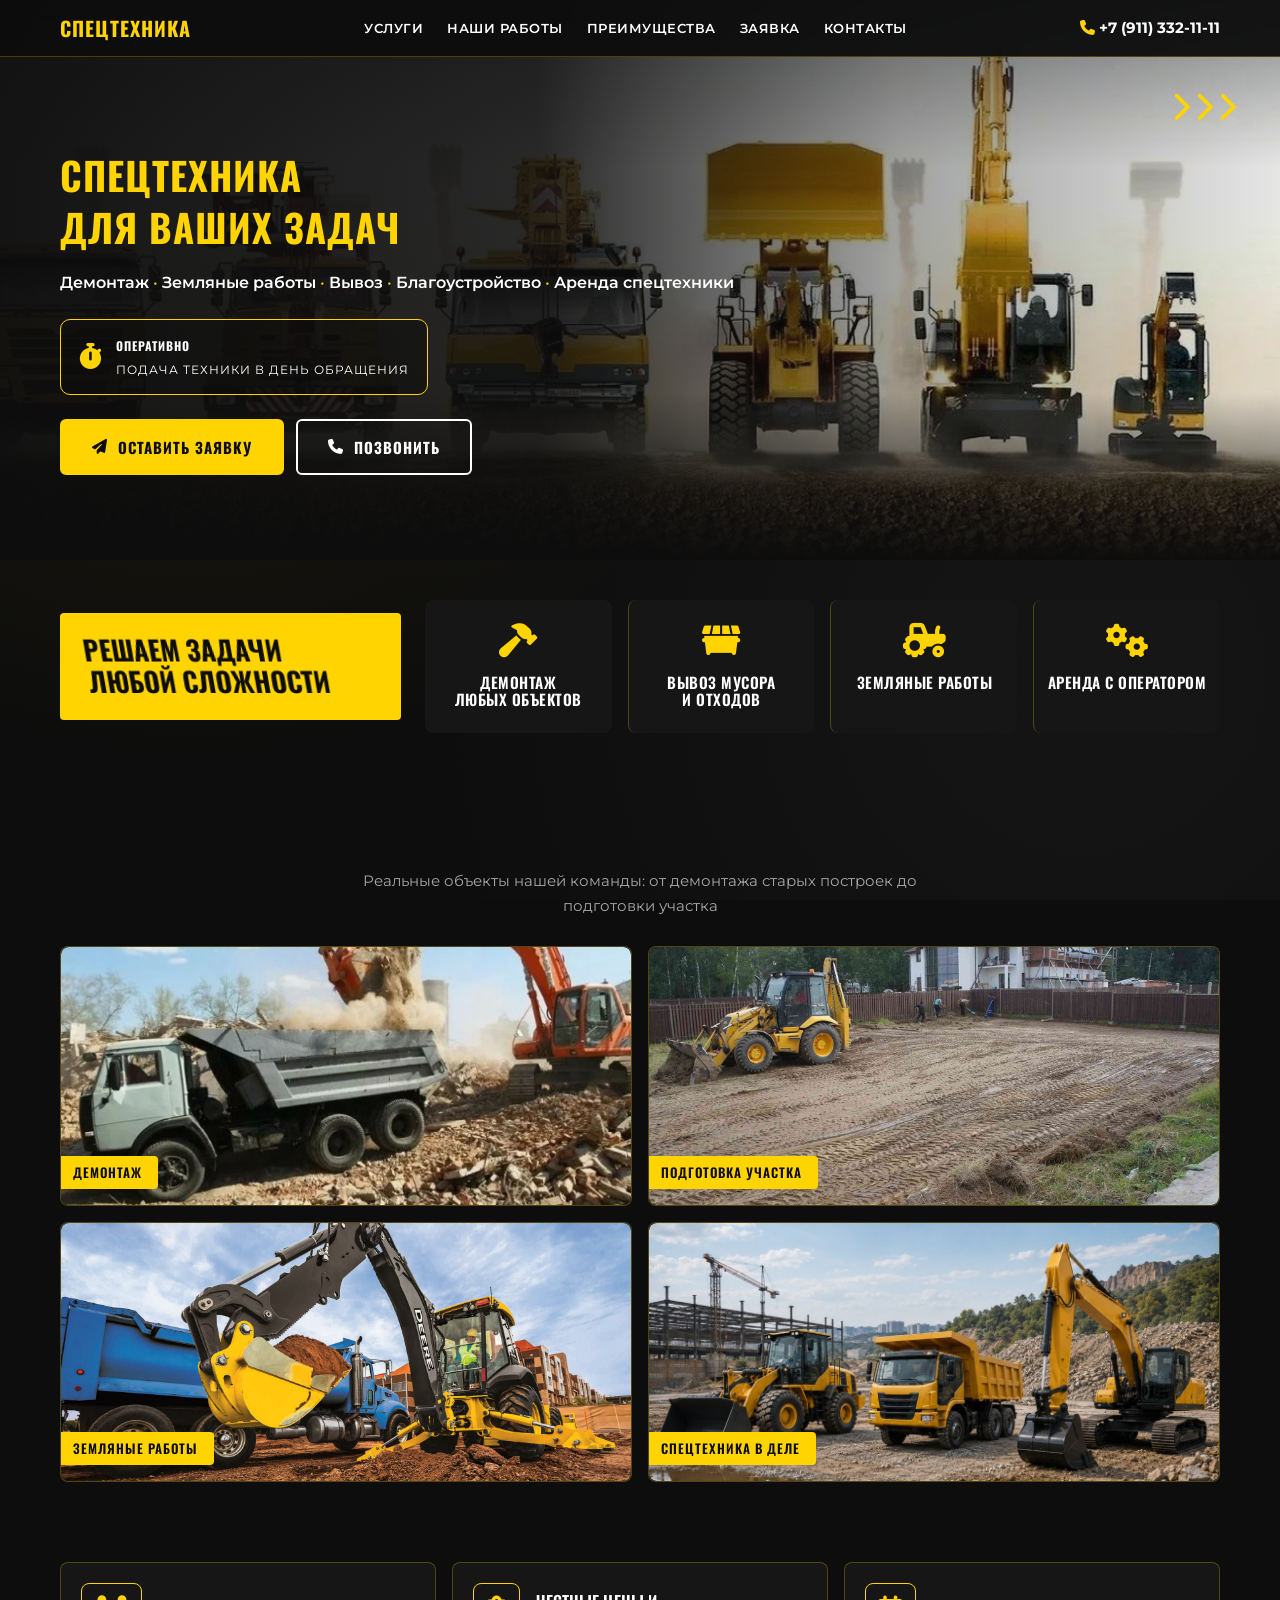
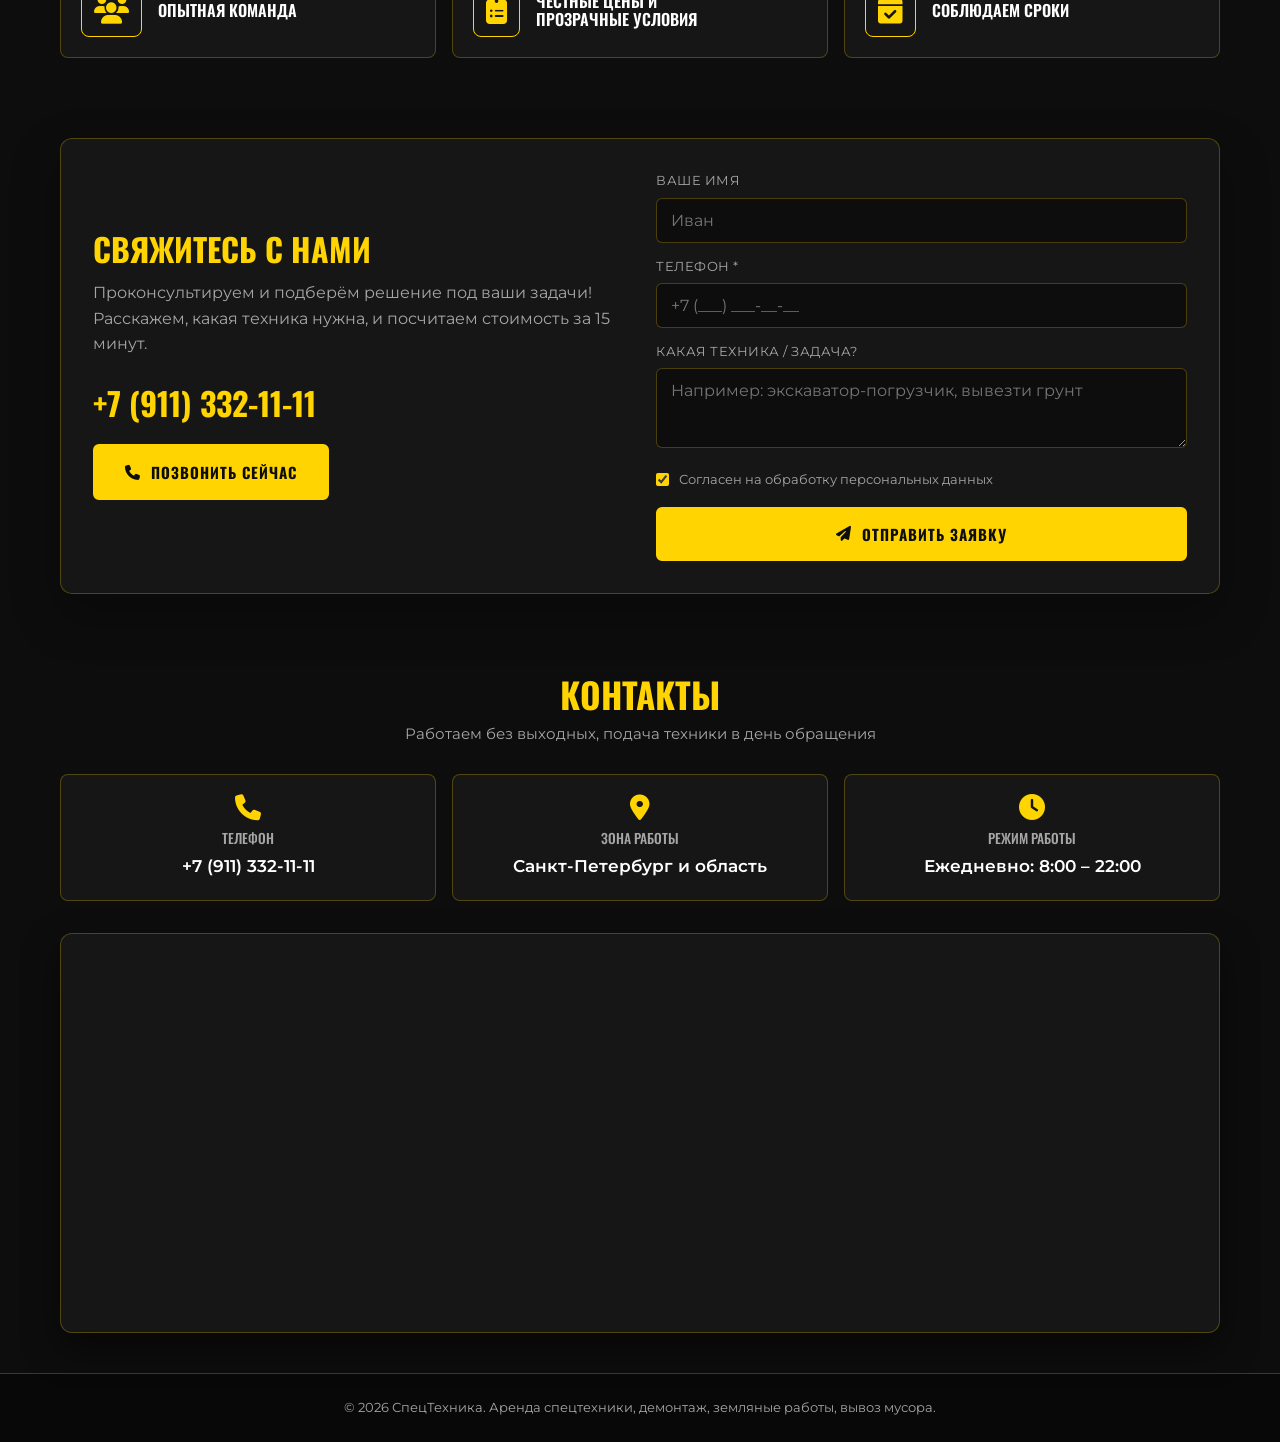
==== commit 0b4e64e6: "Подготовка index.html к редактированию" ====
--- a/index.html
+++ b/index.html
@@ -1,7 +1,7 @@
 <!DOCTYPE html>
-<html lang="ru">
-<head>
+<html lang="ru"><head>
     <meta charset="UTF-8">
+<meta name="cms-deploy-id" content="dmwhk09dvmfjwb8">
     <meta http-equiv="Content-Type" content="text/html; charset=UTF-8">
     <meta name="viewport" content="width=device-width, initial-scale=1.0, viewport-fit=cover">
     <meta name="google" content="notranslate">
@@ -21,7 +21,7 @@
     <link rel="apple-touch-icon" href="apple-touch-icon.png">
     <meta name="theme-color" content="#0D0D0D">
 
-    <link href="https://fonts.googleapis.com/css2?family=Oswald:wght@500;600;700&family=Montserrat:wght@400;500;600;700&display=swap" rel="stylesheet">
+    <link href="https://fonts.googleapis.com/css2?family=Oswald:wght@500;600;700&amp;family=Montserrat:wght@400;500;600;700&amp;display=swap" rel="stylesheet">
     <link rel="stylesheet" href="https://cdnjs.cloudflare.com/ajax/libs/font-awesome/6.4.0/css/all.min.css">
 
     <style>
@@ -380,18 +380,18 @@
 
     <nav>
         <div class="nav-inner">
-            <a href="#home" class="logo">Спец<span>Техника</span></a>
+            <a href="#home" class="logo"><span data-edit="auto_1">Спец</span><span><span data-edit="auto_2">Техника</span></span></a>
             <button class="burger" aria-label="Открыть меню" onclick="document.querySelector('.nav-links').classList.toggle('active')">
                 <i class="fas fa-bars"></i>
             </button>
             <ul class="nav-links">
-                <li><a href="#services">Услуги</a></li>
-                <li><a href="#works">Наши работы</a></li>
-                <li><a href="#why">Преимущества</a></li>
-                <li><a href="#order">Заявка</a></li>
-                <li><a href="#contacts">Контакты</a></li>
+                <li><a href="#services"><span data-edit="auto_3">Услуги</span></a></li>
+                <li><a href="#works"><span data-edit="auto_4">Наши работы</span></a></li>
+                <li><a href="#why"><span data-edit="auto_5">Преимущества</span></a></li>
+                <li><a href="#order"><span data-edit="auto_6">Заявка</span></a></li>
+                <li><a href="#contacts"><span data-edit="auto_7">Контакты</span></a></li>
             </ul>
-            <a href="tel:+79113321111" class="nav-phone"><i class="fas fa-phone" style="color: var(--accent);"></i> +7 (911) 332-11-11</a>
+            <a href="tel:+79113321111" class="nav-phone"><i class="fas fa-phone" style="color: var(--accent);"></i><span data-edit="auto_8"> +7 (911) 332-11-11</span></a>
         </div>
     </nav>
 
@@ -401,20 +401,20 @@
         </div>
         <div class="container">
             <div class="hero-content">
-                <h1>Спецтехника <span>для ваших задач</span></h1>
+                <h1><span data-edit="auto_9">Спецтехника </span><span><span data-edit="auto_10">для ваших задач</span></span></h1>
                 <p class="hero-services">
-                    <b>Демонтаж</b><span class="sep">•</span><b>Земляные работы</b><span class="sep">•</span><b>Вывоз</b><span class="sep">•</span><b>Благоустройство</b><span class="sep">•</span><b>Аренда спецтехники</b>
+                    <b><span data-edit="auto_11">Демонтаж</span></b><span class="sep">•</span><b><span data-edit="auto_12">Земляные работы</span></b><span class="sep">•</span><b><span data-edit="auto_13">Вывоз</span></b><span class="sep">•</span><b><span data-edit="auto_14">Благоустройство</span></b><span class="sep">•</span><b><span data-edit="auto_15">Аренда спецтехники</span></b>
                 </p>
                 <div class="hero-badge animate-on-scroll">
                     <i class="fas fa-stopwatch"></i>
                     <div>
-                        <strong>Оперативно</strong>
-                        <span>Подача техники в день обращения</span>
+                        <strong><span data-edit="auto_16">Оперативно</span></strong>
+                        <span><span data-edit="auto_17">Подача техники в день обращения</span></span>
                     </div>
                 </div>
                 <div class="hero-actions animate-on-scroll">
-                    <a href="#order" class="btn"><i class="fas fa-paper-plane"></i> Оставить заявку</a>
-                    <a href="tel:+79113321111" class="btn btn-outline"><i class="fas fa-phone"></i> Позвонить</a>
+                    <a href="#order" class="btn"><i class="fas fa-paper-plane"></i><span data-edit="auto_18"> Оставить заявку</span></a>
+                    <a href="tel:+79113321111" class="btn btn-outline"><i class="fas fa-phone"></i><span data-edit="auto_19"> Позвонить</span></a>
                 </div>
             </div>
         </div>
@@ -424,24 +424,24 @@
         <div class="container">
             <div class="services-head">
                 <div class="skew-box animate-on-scroll">
-                    <div><h2>Решаем задачи любой сложности</h2></div>
+                    <div><h2><span data-edit="auto_20">Решаем задачи любой сложности</span></h2></div>
                 </div>
                 <div class="services-grid">
                     <div class="service-item animate-on-scroll">
                         <i class="fas fa-hammer"></i>
-                        <h3>Демонтаж любых объектов</h3>
+                        <h3><span data-edit="auto_21">Демонтаж любых объектов</span></h3>
                     </div>
                     <div class="service-item animate-on-scroll">
                         <i class="fas fa-dumpster"></i>
-                        <h3>Вывоз мусора и отходов</h3>
+                        <h3><span data-edit="auto_22">Вывоз мусора и отходов</span></h3>
                     </div>
                     <div class="service-item animate-on-scroll">
                         <i class="fas fa-tractor"></i>
-                        <h3>Земляные работы</h3>
+                        <h3><span data-edit="auto_23">Земляные работы</span></h3>
                     </div>
                     <div class="service-item animate-on-scroll">
                         <i class="fas fa-gears"></i>
-                        <h3>Аренда с оператором</h3>
+                        <h3><span data-edit="auto_24">Аренда с оператором</span></h3>
                     </div>
                 </div>
             </div>
@@ -450,40 +450,40 @@
 
     <section id="works">
         <div class="container">
-            <h2 class="section-title animate-on-scroll">Спецтехника <span>в деле</span></h2>
-            <p class="section-sub animate-on-scroll">Реальные объекты нашей команды: от демонтажа старых построек до подготовки участка</p>
+            <h2 class="section-title animate-on-scroll"><span data-edit="auto_25">Спецтехника </span><span><span data-edit="auto_26">в деле</span></span></h2>
+            <p class="section-sub animate-on-scroll"><span data-edit="auto_27">Реальные объекты нашей команды: от демонтажа старых построек до подготовки участка</span></p>
             <div class="gallery-grid">
-                <div class="img-wrapper gallery-item animate-on-scroll">
+                <div class="img-wrapper gallery-item animate-on-scroll" data-img="images/work-demontazh.jpg" data-img-id="img_1">
                     <div class="placeholder-label">
-                        <strong data-copy="images/work-demontazh.jpg">images/work-demontazh.jpg</strong>
-                        <span>Фото: демонтаж</span>
+                        <strong data-copy="images/work-demontazh.jpg"><span data-edit="auto_28">images/work-demontazh.jpg</span></strong>
+                        <span><span data-edit="auto_29">Фото: демонтаж</span></span>
                     </div>
                     <img src="images/work-demontazh.jpg" alt="Демонтаж объекта экскаватором">
-                    <div class="gallery-tag">Демонтаж</div>
-                </div>
-                <div class="img-wrapper gallery-item animate-on-scroll">
+                    <div class="gallery-tag"><span data-edit="auto_30">Демонтаж</span></div>
+                </div>
+                <div class="img-wrapper gallery-item animate-on-scroll" data-img="images/work-uchastok.jpg" data-img-id="img_2">
                     <div class="placeholder-label">
-                        <strong data-copy="images/work-uchastok.jpg">images/work-uchastok.jpg</strong>
-                        <span>Фото: подготовка участка</span>
+                        <strong data-copy="images/work-uchastok.jpg"><span data-edit="auto_31">images/work-uchastok.jpg</span></strong>
+                        <span><span data-edit="auto_32">Фото: подготовка участка</span></span>
                     </div>
                     <img src="images/work-uchastok.jpg" alt="Подготовка участка, вывоз мусора">
-                    <div class="gallery-tag">Подготовка участка</div>
-                </div>
-                <div class="img-wrapper gallery-item animate-on-scroll">
+                    <div class="gallery-tag"><span data-edit="auto_33">Подготовка участка</span></div>
+                </div>
+                <div class="img-wrapper gallery-item animate-on-scroll" data-img="images/work-zemlyanye.jpg" data-img-id="img_3">
                     <div class="placeholder-label">
-                        <strong data-copy="images/work-zemlyanye.jpg">images/work-zemlyanye.jpg</strong>
-                        <span>Фото: земляные работы</span>
+                        <strong data-copy="images/work-zemlyanye.jpg"><span data-edit="auto_34">images/work-zemlyanye.jpg</span></strong>
+                        <span><span data-edit="auto_35">Фото: земляные работы</span></span>
                     </div>
                     <img src="images/work-zemlyanye.jpg" alt="Земляные работы экскаватором-погрузчиком">
-                    <div class="gallery-tag">Земляные работы</div>
-                </div>
-                <div class="img-wrapper gallery-item animate-on-scroll">
+                    <div class="gallery-tag"><span data-edit="auto_36">Земляные работы</span></div>
+                </div>
+                <div class="img-wrapper gallery-item animate-on-scroll" data-img="images/work-tehnika.jpg" data-img-id="img_4">
                     <div class="placeholder-label">
-                        <strong data-copy="images/work-tehnika.jpg">images/work-tehnika.jpg</strong>
-                        <span>Фото: спецтехника в деле</span>
+                        <strong data-copy="images/work-tehnika.jpg"><span data-edit="auto_37">images/work-tehnika.jpg</span></strong>
+                        <span><span data-edit="auto_38">Фото: спецтехника в деле</span></span>
                     </div>
                     <img src="images/work-tehnika.jpg" alt="Экскаватор-погрузчик за работой">
-                    <div class="gallery-tag">Спецтехника в деле</div>
+                    <div class="gallery-tag"><span data-edit="auto_39">Спецтехника в деле</span></div>
                 </div>
             </div>
         </div>
@@ -494,15 +494,15 @@
             <div class="why-grid">
                 <div class="why-item animate-on-scroll">
                     <i class="fas fa-users"></i>
-                    <h3>Опытная команда</h3>
+                    <h3><span data-edit="auto_40">Опытная команда</span></h3>
                 </div>
                 <div class="why-item animate-on-scroll">
                     <i class="fas fa-clipboard-list"></i>
-                    <h3>Честные цены и прозрачные условия</h3>
+                    <h3><span data-edit="auto_41">Честные цены и прозрачные условия</span></h3>
                 </div>
                 <div class="why-item animate-on-scroll">
                     <i class="fas fa-calendar-check"></i>
-                    <h3>Соблюдаем сроки</h3>
+                    <h3><span data-edit="auto_42">Соблюдаем сроки</span></h3>
                 </div>
             </div>
         </div>
@@ -512,31 +512,31 @@
         <div class="container">
             <div class="order-box animate-on-scroll">
                 <div class="order-text">
-                    <h2>Свяжитесь <span>с нами</span></h2>
-                    <p>Проконсультируем и подберём решение под ваши задачи! Расскажем, какая техника нужна, и посчитаем стоимость за 15 минут.</p>
-                    <a href="tel:+79113321111" class="order-phone">+7 (911) 332-11-11</a>
+                    <h2><span data-edit="auto_43">Свяжитесь </span><span><span data-edit="auto_44">с нами</span></span></h2>
+                    <p><span data-edit="auto_45">Проконсультируем и подберём решение под ваши задачи! Расскажем, какая техника нужна, и посчитаем стоимость за 15 минут.</span></p>
+                    <a href="tel:+79113321111" class="order-phone"><span data-edit="auto_46">+7 (911) 332-11-11</span></a>
                     <div>
-                        <a href="tel:+79113321111" class="btn"><i class="fas fa-phone"></i> Позвонить сейчас</a>
+                        <a href="tel:+79113321111" class="btn"><i class="fas fa-phone"></i><span data-edit="auto_47"> Позвонить сейчас</span></a>
                     </div>
                 </div>
                 <form id="lead-form" action="https://formspree.io/f/YOUR_FORM_ID" method="POST">
                     <div class="form-group">
-                        <label for="name">Ваше имя</label>
-                        <input type="text" id="name" name="name" required placeholder="Иван" autocomplete="name">
+                        <label for="name"><span data-edit="auto_48">Ваше имя</span></label>
+                        <input type="text" id="name" name="name" required="" placeholder="Иван" autocomplete="name">
                     </div>
                     <div class="form-group">
-                        <label for="phone">Телефон *</label>
-                        <input type="tel" id="phone" name="phone" required placeholder="+7 (___) ___-__-__" inputmode="tel" autocomplete="tel">
+                        <label for="phone"><span data-edit="auto_49">Телефон *</span></label>
+                        <input type="tel" id="phone" name="phone" required="" placeholder="+7 (___) ___-__-__" inputmode="tel" autocomplete="tel">
                     </div>
                     <div class="form-group">
-                        <label for="task">Какая техника / задача?</label>
+                        <label for="task"><span data-edit="auto_50">Какая техника / задача?</span></label>
                         <textarea id="task" name="task" placeholder="Например: экскаватор-погрузчик, вывезти грунт"></textarea>
                     </div>
                     <label class="checkbox-group">
-                        <input type="checkbox" required checked>
-                        <span>Согласен на обработку персональных данных</span>
+                        <input type="checkbox" required="" checked="">
+                        <span><span data-edit="auto_51">Согласен на обработку персональных данных</span></span>
                     </label>
-                    <button type="submit" class="btn" style="width: 100%;"><i class="fas fa-paper-plane"></i> Отправить заявку</button>
+                    <button type="submit" class="btn" style="width: 100%;"><i class="fas fa-paper-plane"></i><span data-edit="auto_52"> Отправить заявку</span></button>
                     <div class="form-status"></div>
                 </form>
             </div>
@@ -545,46 +545,46 @@
 
     <section id="contacts">
         <div class="container">
-            <h2 class="section-title animate-on-scroll">Контакты</h2>
-            <p class="section-sub animate-on-scroll">Работаем без выходных, подача техники в день обращения</p>
+            <h2 class="section-title animate-on-scroll"><span data-edit="auto_53">Контакты</span></h2>
+            <p class="section-sub animate-on-scroll"><span data-edit="auto_54">Работаем без выходных, подача техники в день обращения</span></p>
             <div class="contacts-grid">
                 <div class="contact-card animate-on-scroll">
                     <i class="fas fa-phone"></i>
-                    <h4>Телефон</h4>
-                    <a href="tel:+79113321111">+7 (911) 332-11-11</a>
+                    <h4><span data-edit="auto_55">Телефон</span></h4>
+                    <a href="tel:+79113321111"><span data-edit="auto_56">+7 (911) 332-11-11</span></a>
                 </div>
                 <div class="contact-card animate-on-scroll">
                     <i class="fas fa-location-dot"></i>
-                    <h4>Зона работы</h4>
-                    <p>Санкт-Петербург и область</p>
+                    <h4><span data-edit="auto_57">Зона работы</span></h4>
+                    <p><span data-edit="auto_58">Санкт-Петербург и область</span></p>
                 </div>
                 <div class="contact-card animate-on-scroll">
                     <i class="fas fa-clock"></i>
-                    <h4>Режим работы</h4>
-                    <p>Ежедневно: 8:00 – 22:00</p>
+                    <h4><span data-edit="auto_59">Режим работы</span></h4>
+                    <p><span data-edit="auto_60">Ежедневно: 8:00 – 22:00</span></p>
                 </div>
             </div>
             
             <!-- Яндекс Карта -->
             <div class="map-wrapper animate-on-scroll">
-                <iframe src="https://yandex.ru/map-widget/v1/?ll=30.315833%2C59.939095&z=12&l=map" allowfullscreen="true"></iframe>
+                <iframe src="https://yandex.ru/map-widget/v1/?ll=30.315833%2C59.939095&amp;z=12&amp;l=map" allowfullscreen="true"></iframe>
             </div>
         </div>
     </section>
 
     <footer>
         <div class="container">
-            <p>© 2026 СпецТехника. Аренда спецтехники, демонтаж, земляные работы, вывоз мусора.</p>
+            <p><span data-edit="auto_61">© 2026 СпецТехника. Аренда спецтехники, демонтаж, земляные работы, вывоз мусора.</span></p>
         </div>
     </footer>
 
     <div class="float-cta">
-        <a href="tel:+79113321111" class="btn"><i class="fas fa-phone"></i> Позвонить</a>
-        <a href="#order" class="btn btn-outline"><i class="fas fa-paper-plane"></i> Заявка</a>
+        <a href="tel:+79113321111" class="btn"><i class="fas fa-phone"></i><span data-edit="auto_62"> Позвонить</span></a>
+        <a href="#order" class="btn btn-outline"><i class="fas fa-paper-plane"></i><span data-edit="auto_63"> Заявка</span></a>
     </div>
 
     <div class="lightbox" id="lightbox" role="dialog" aria-label="Просмотр фото">
-        <button class="lightbox-close" aria-label="Закрыть просмотр">&times;</button>
+        <button class="lightbox-close" aria-label="Закрыть просмотр">×</button>
         <img src="" alt="Фото работ">
     </div>
 
@@ -720,5 +720,6 @@
             observer.observe(el);
         });
     </script>
-</body>
-</html>
+
+
+</body></html>
